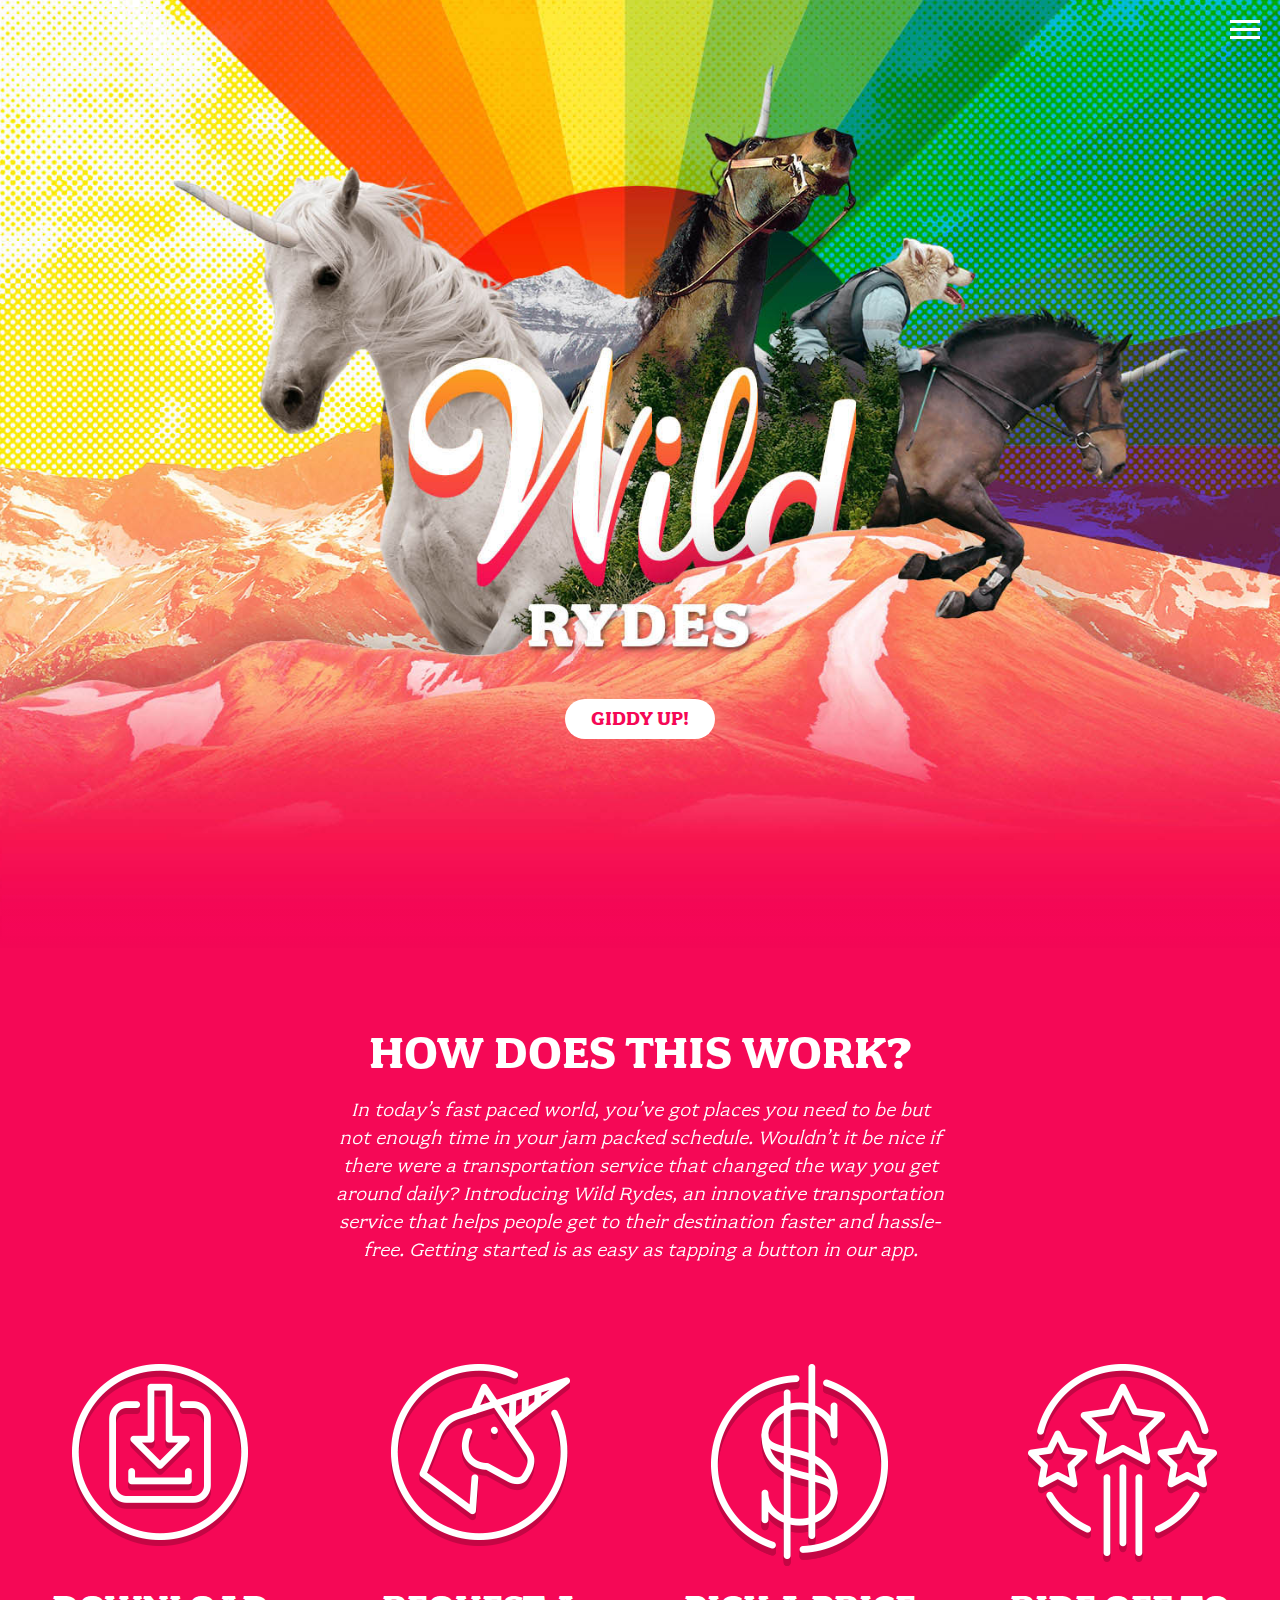
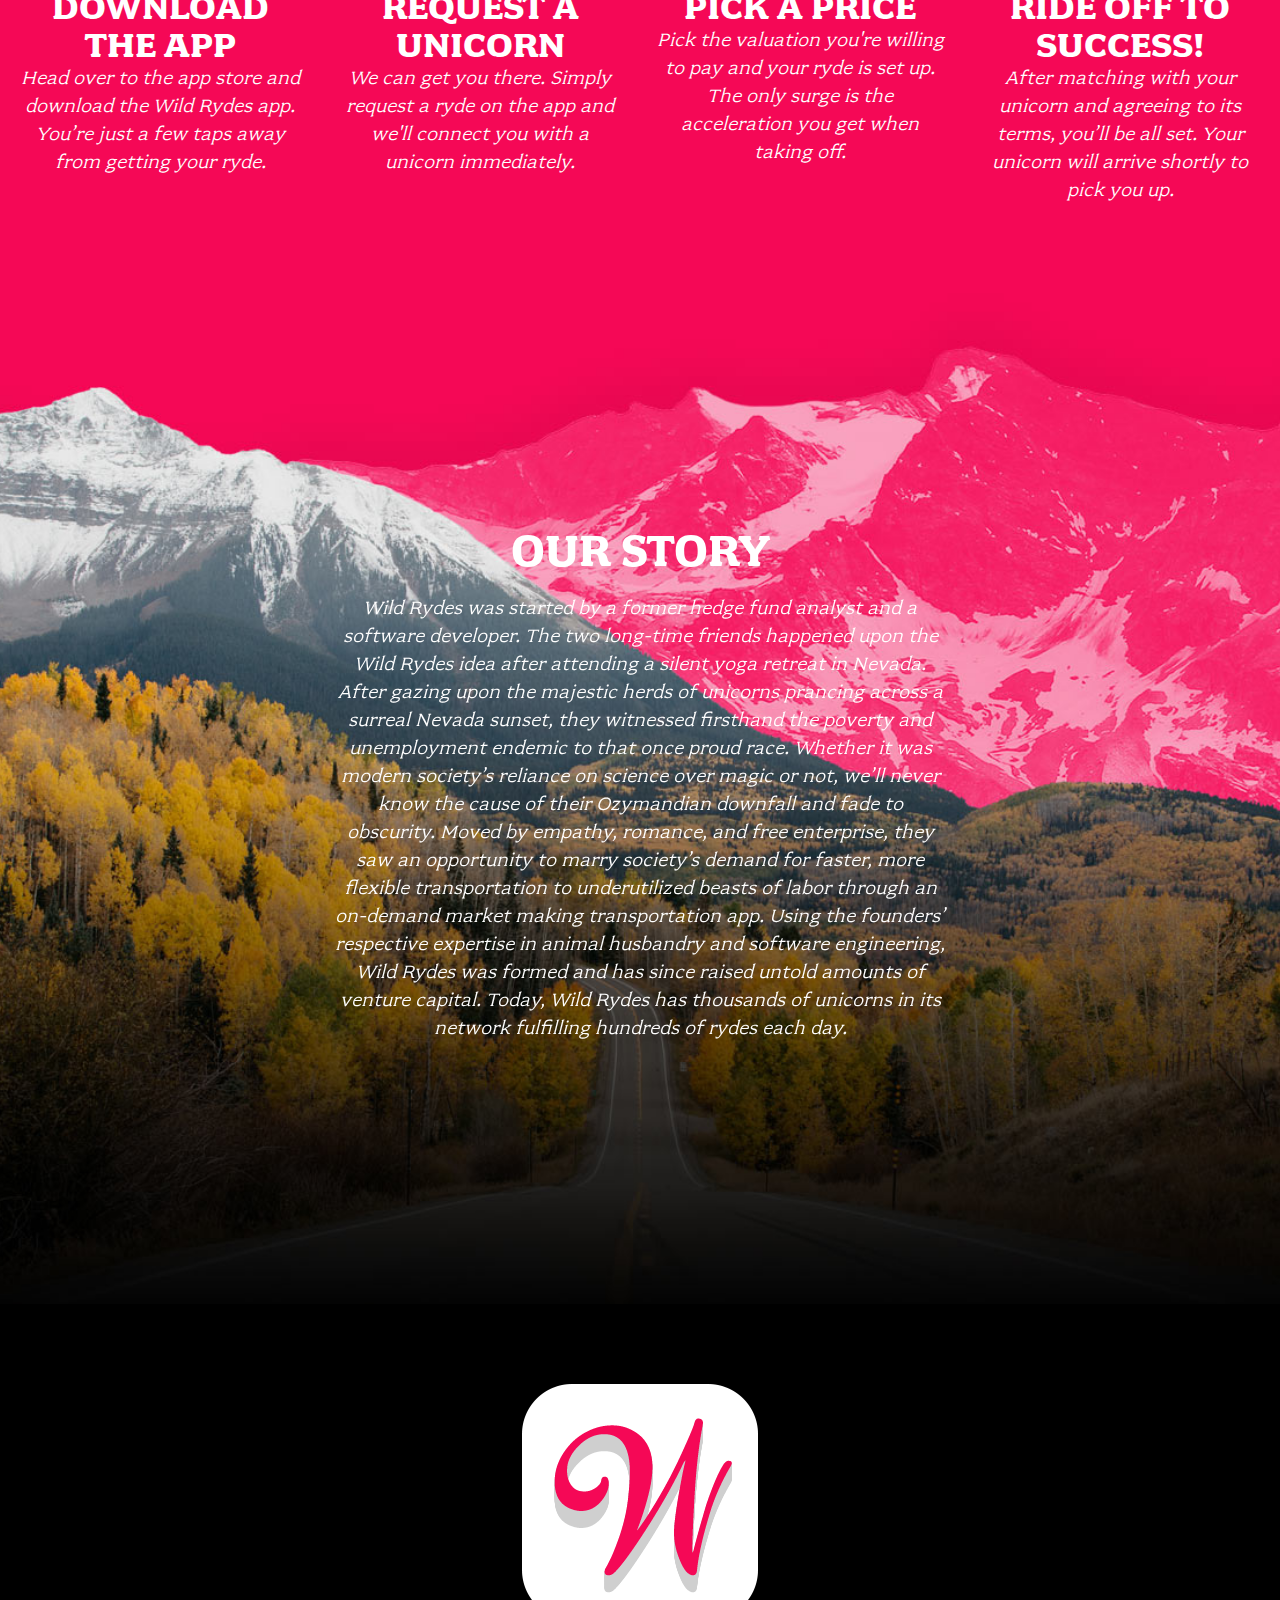
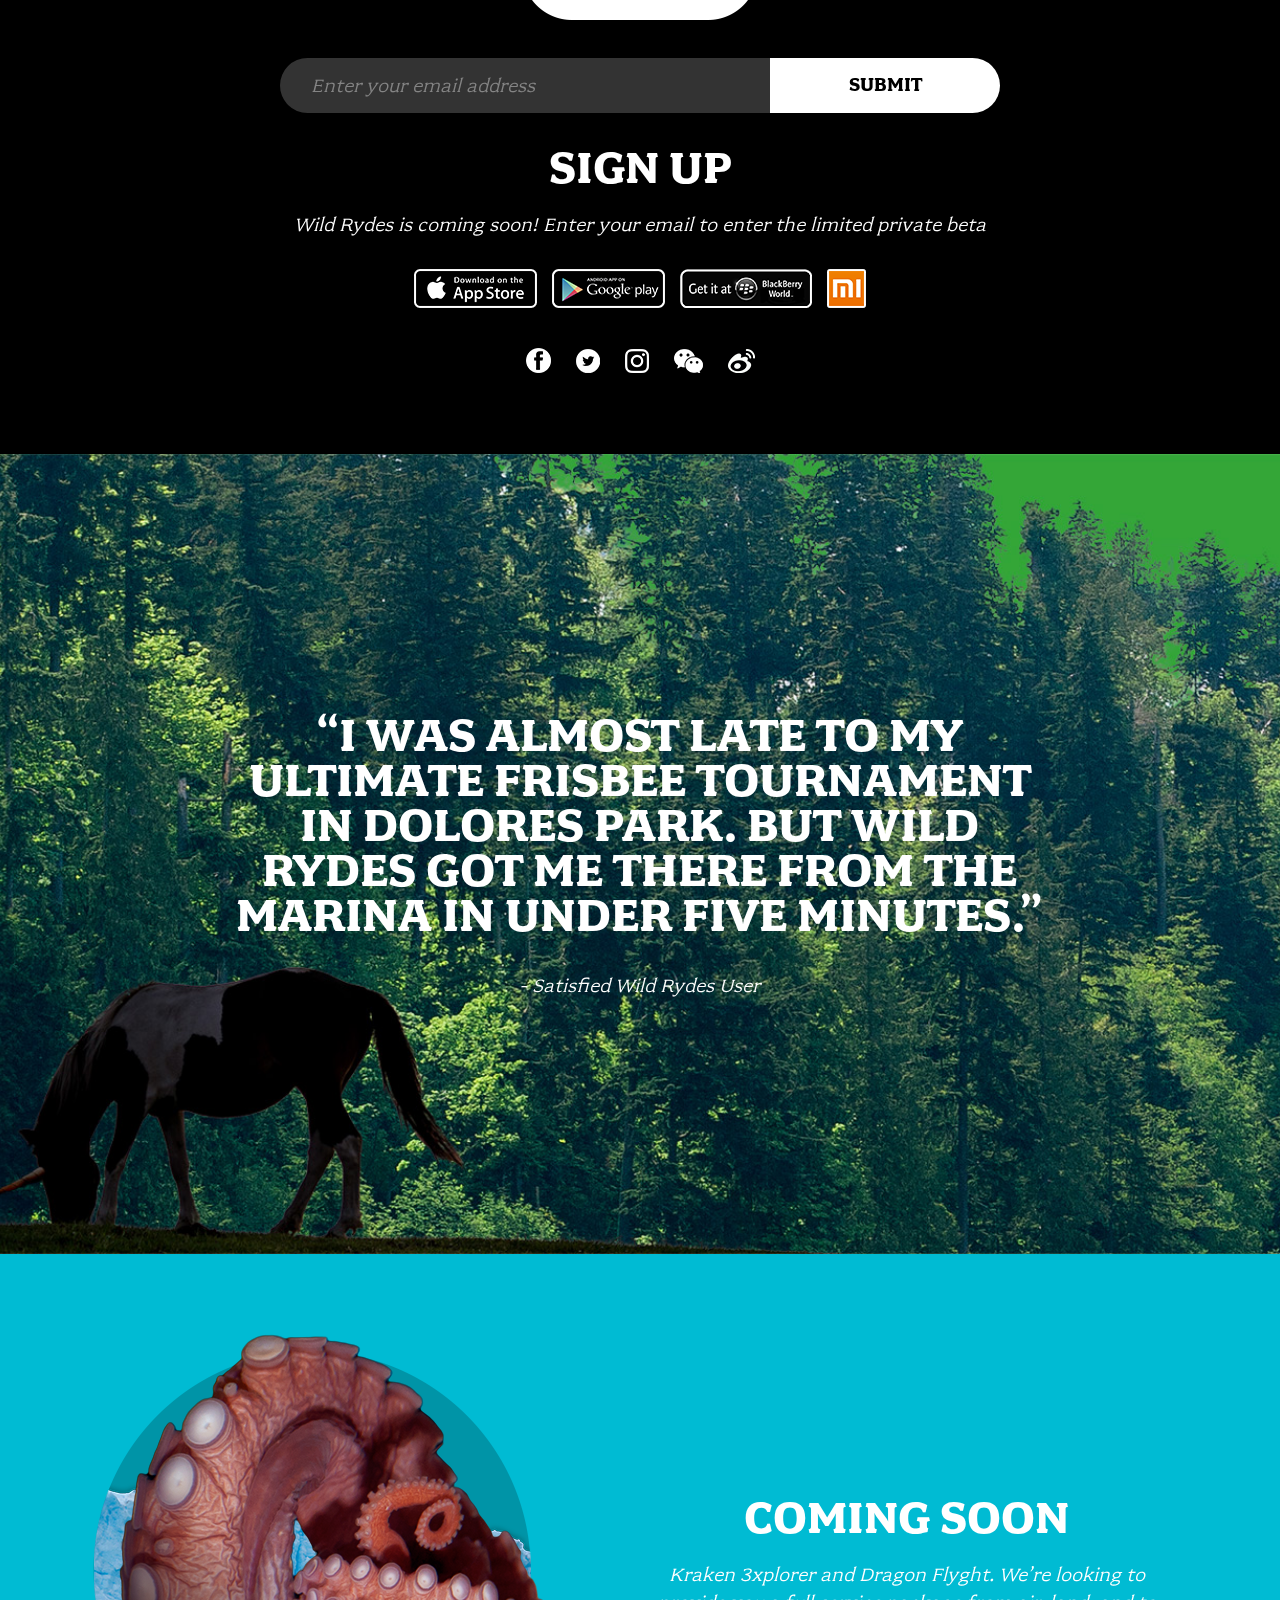
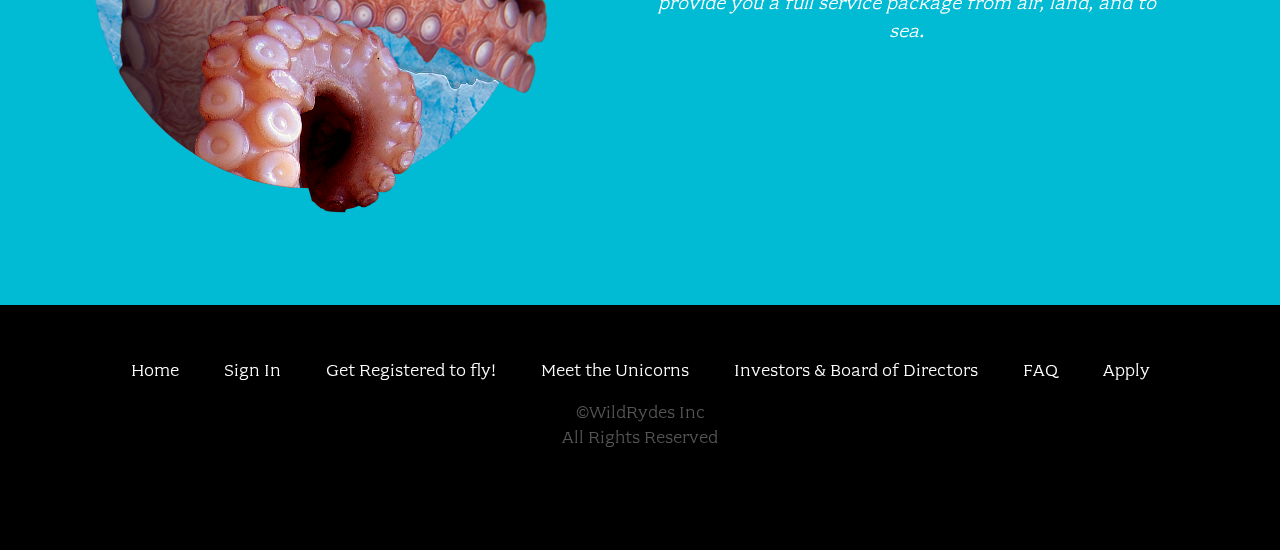
==== Unicorn-OG-main/index.html @ dfa3f0f8 "Add files via upload" ====
<!doctype html>
<html class="no-js" lang="">
<head>
  <meta charset="utf-8">
  <meta name="description" content="">
  <meta name="viewport" content="width=device-width, initial-scale=1">
  <title>Wild Rydes</title>

  <link rel="stylesheet" href="css/font.css">
  <link rel="stylesheet" href="css/main.css">

  <script src="js/vendor/modernizr.js"></script>
</head>
<body class="page-home">

  <header class="site-header">
    <h1 class="title">Wild Rydes</h1>
    <nav class="site-nav">
      <ul>
        <li><a href="index.html">Home</a></li>
        <li><a href="signin.html">Sign In</a></li>
        <li><a href="register.html">Get Registered to fly!</a></li>
        <li><a href="unicorns.html">Meet the Unicorns</a></li>
        <li><a href="investors.html">Investors &amp; Board of Directors</a></li>
        <li><a href="faq.html">FAQ</a></li>
        <li><a href="apply.html">Apply</a></li>
      </ul>
    </nav>
    <button type="button" class="btn-menu"><span>Menu</span></button>
    <a class="home-button" href="/register.html">Giddy Up!</a>
  </header>

  <section class="home-about">
    <div class="row column large-9 xlarge-6 xxlarge-4">
      <h2 class="section-title">How Does This Work?</h2>
      <p class="content">
        In today’s fast paced world, you’ve got places you need to be but not enough time in your jam packed schedule. Wouldn’t it be nice if there were a transportation service that changed the way you get around daily? Introducing Wild Rydes, an innovative transportation service that helps people get to their destination faster and hassle-free. Getting started is as easy as tapping a button in our app.
      </p>
    </div>

    <div class="row medium-up-2 large-up-4">
      <div class="column">
        <div class="home-about-block">
          <h3 class="title icon-download">Download The App</h3>
          <p class="content">Head over to the app store and download the Wild Rydes app. You’re just a few taps away from getting your ryde.</p>
        </div>
      </div>

      <div class="column">
        <div class="home-about-block">
          <h3 class="title icon-unicorn">Request A Unicorn</h3>
          <p class="content">We can get you there. Simply request a ryde on the app and we'll connect you with a unicorn immediately.</p>
        </div>
      </div>

      <div class="column">
        <div class="home-about-block">
          <h3 class="title icon-price">Pick A Price</h3>
          <p class="content">Pick the valuation you're willing to pay and your ryde is set up. The only surge is the acceleration you get when taking off.</p>
        </div>
      </div>

      <div class="column">
        <div class="home-about-block">
          <h3 class="title icon-success">Ride Off To Success!</h3>
          <p class="content">After matching with your unicorn and agreeing to its terms, you’ll be all set. Your unicorn will arrive shortly to pick you up.</p>
        </div>
      </div>
    </div>
  </section>

  <section class="home-story">
    <div class="row column large-9 xlarge-6 xxlarge-4">
      <h2 class="section-title">Our Story</h2>
      <p class="content">
        Wild Rydes was started by a former hedge fund analyst and a software developer. The two long-time friends happened upon the Wild Rydes idea after attending a silent yoga retreat in Nevada. After gazing upon the majestic herds of unicorns prancing across a surreal Nevada sunset, they witnessed firsthand the poverty and unemployment endemic to that once proud race. Whether it was modern society’s reliance on science over magic or not, we’ll never know the cause of their Ozymandian downfall and fade to obscurity. Moved by empathy, romance, and free enterprise, they saw an opportunity to marry society’s demand for faster, more flexible transportation to underutilized beasts of labor through an on-demand market making transportation app. Using the founders’ respective expertise in animal husbandry and software engineering, Wild Rydes was formed and has since raised untold amounts of venture capital. Today, Wild Rydes has thousands of unicorns in its network fulfilling hundreds of rydes each day.
      </p>
    </div>
  </section>

  <section class="home-sign-up">
    <div class="row column">
      <img class="icon-w" src="images/wr-home-W.png" alt="">

      <form onsubmit="javascript:void(0);">
        <input type="email" placeholder="Enter your email address">
        <button type="button">Submit</button>
      </form>

      <h2 class="section-title">Sign Up</h2>

      <p class="content">Wild Rydes is coming soon! Enter your email to enter the limited private beta</p>

      <div class="apps">
        <a class="app-icon" href=""><img src="images/wr-home-apple.png" alt=""></a>
        <a class="app-icon" href=""><img src="images/wr-home-google.png" alt=""></a>
        <a class="app-icon" href=""><img src="images/wr-home-blackberry.png" alt=""></a>
        <a class="app-icon" href=""><img src="images/wr-home-Xiaomi.png" alt=""></a>
      </div>

      <div class="social">
        <a class="icon-fb" href="">Facebook</a>
        <a class="icon-tw" href="">Twitter</a>
        <a class="icon-ig" href="">Instagram</a>
        <a class="icon-wc" href="">Wechat</a>
        <a class="icon-wb" href="">Weibo</a>
      </div>
    </div>
  </section>

  <section class="home-quote">
    <div class="row column medium-8 xxlarge-6">
      <div class="quote-wrap">
        <div class="quote">
          “I was almost late to my ultimate frisbee tournament in DOLORES park. BUt Wild Rydes Got me there from the marina in under five minutes.”
        </div>
        <div class="quoter">- Satisfied Wild Rydes User</div>
      </div>
    </div>
  </section>

  <section class="kraken-callout">
    <div class="row">
      <div class="columns medium-6 xxlarge-4 xxlarge-offset-2">
        <img src="images/wr-home-kraken.png" alt="">
      </div>

      <div class="columns medium-6 xlarge-5 xxlarge-4">
        <h4 class="title">Coming Soon</h4>
        <p class="content">
          Kraken 3xplorer and Dragon Flyght. We’re looking to provide you a full service package from air, land, and to sea.
        </p>
      </div>
    </div>
  </section>

  <footer class="site-footer">
    <div class="row column">
      <nav class="footer-nav">
        <ul>
          <li><a href="index.html">Home</a></li>
          <li><a href="signin.html">Sign In</a></li>
          <li><a href="register.html">Get Registered to fly!</a></li>
          <li><a href="unicorns.html">Meet the Unicorns</a></li>
          <li><a href="investors.html">Investors & Board of Directors</a></li>
          <li><a href="faq.html">FAQ</a></li>
          <li><a href="apply.html">Apply</a></li>
        </ul>
      </nav>
    </div>

    <div class="row column">
      <div class="footer-legal">
        &copy;WildRydes Inc<br>
        All Rights Reserved
      </div>
    </div>
  </footer>

  <script src="js/vendor.js"></script>

  <script src="js/main.js"></script>
</body>
</html>
---- Unicorn-OG-main/css/font.css ----
@font-face {
    font-family: "fairplex-wide";
    font-style: normal;
    font-weight: 400;
    src: url("../fonts/fairplex-wide-n4.woff") format("woff2");
}
@font-face {
    font-family: "fairplex-wide";
    font-style: normal;
    font-weight: 700;
    src: url("../fonts/fairplex-wide-n7.woff") format("woff2");
}
---- Unicorn-OG-main/css/main.css ----
/*! normalize.css v4.2.0 | MIT License | github.com/necolas/normalize.css */html{font-family:sans-serif;line-height:1.15;-ms-text-size-adjust:100%;-webkit-text-size-adjust:100%}body{margin:0}article,aside,footer,header,nav,section{display:block}h1{font-size:2em;margin:.67em 0}figcaption,figure,main{display:block}figure{margin:1em 40px}hr{box-sizing:content-box;height:0;overflow:visible}pre{font-family:monospace,monospace;font-size:1em}a{background-color:transparent;-webkit-text-decoration-skip:objects}a:active,a:hover{outline-width:0}abbr[title]{border-bottom:none;text-decoration:underline;text-decoration:underline dotted}b,strong{font-weight:inherit;font-weight:bolder}code,kbd,samp{font-family:monospace,monospace;font-size:1em}dfn{font-style:italic}mark{background-color:#ff0;color:#000}small{font-size:80%}sub,sup{font-size:75%;line-height:0;position:relative;vertical-align:baseline}sub{bottom:-.25em}sup{top:-.5em}audio,video{display:inline-block}audio:not([controls]){display:none;height:0}img{border-style:none}svg:not(:root){overflow:hidden}button,input,optgroup,select,textarea{font:inherit;margin:0}optgroup{font-weight:700}button,input{overflow:visible}button,select{text-transform:none}[type=reset],[type=submit],button,html [type=button]{-webkit-appearance:button;cursor:pointer}[type=button]::-moz-focus-inner,[type=reset]::-moz-focus-inner,[type=submit]::-moz-focus-inner,button::-moz-focus-inner{border-style:none;padding:0}[type=button]:-moz-focusring,[type=reset]:-moz-focusring,[type=submit]:-moz-focusring,button:-moz-focusring{outline:1px dotted ButtonText}fieldset{border:1px solid silver;margin:0 2px;padding:.35em .625em .75em}legend{box-sizing:border-box;color:inherit;display:table;max-width:100%;padding:0;white-space:normal}progress{display:inline-block;vertical-align:baseline}textarea{overflow:auto}[type=checkbox],[type=radio]{box-sizing:border-box;padding:0}[type=number]::-webkit-inner-spin-button,[type=number]::-webkit-outer-spin-button{height:auto}[type=search]{-webkit-appearance:textfield;outline-offset:-2px}[type=search]::-webkit-search-cancel-button,[type=search]::-webkit-search-decoration{-webkit-appearance:none}::-webkit-file-upload-button{-webkit-appearance:button;font:inherit}details,menu{display:block}summary{display:list-item}canvas{display:inline-block}[hidden],template{display:none}.row{max-width:96.875rem;margin-left:auto;margin-right:auto}.row:after,.row:before{content:' ';display:table}.row:after{clear:both}.row.collapse>.column,.row.collapse>.columns{padding-left:0;padding-right:0}.row .row{max-width:none;margin-left:-.625rem;margin-right:-.625rem}@media screen and (min-width:40em){.row .row{margin-left:-.9375rem;margin-right:-.9375rem}}.row .row.collapse{margin-left:0;margin-right:0}.row.expanded{max-width:none}.row.expanded .row{margin-left:auto;margin-right:auto}.column,.columns{width:100%;float:left;padding-left:.625rem;padding-right:.625rem}@media screen and (min-width:40em){.column,.columns{padding-left:.9375rem;padding-right:.9375rem}}.column:last-child:not(:first-child),.columns:last-child:not(:first-child){float:right}.column.end:last-child:last-child,.end.columns:last-child:last-child{float:left}.column.row.row,.row.row.columns{float:none}.row .column.row.row,.row .row.row.columns{padding-left:0;padding-right:0;margin-left:0;margin-right:0}.small-1{width:8.3333333333%}.small-push-1{position:relative;left:8.3333333333%}.small-pull-1{position:relative;left:-8.3333333333%}.small-offset-0{margin-left:0}.small-2{width:16.6666666667%}.small-push-2{position:relative;left:16.6666666667%}.small-pull-2{position:relative;left:-16.6666666667%}.small-offset-1{margin-left:8.3333333333%}.small-3{width:25%}.small-push-3{position:relative;left:25%}.small-pull-3{position:relative;left:-25%}.small-offset-2{margin-left:16.6666666667%}.small-4{width:33.3333333333%}.small-push-4{position:relative;left:33.3333333333%}.small-pull-4{position:relative;left:-33.3333333333%}.small-offset-3{margin-left:25%}.small-5{width:41.6666666667%}.small-push-5{position:relative;left:41.6666666667%}.small-pull-5{position:relative;left:-41.6666666667%}.small-offset-4{margin-left:33.3333333333%}.small-6{width:50%}.small-push-6{position:relative;left:50%}.small-pull-6{position:relative;left:-50%}.small-offset-5{margin-left:41.6666666667%}.small-7{width:58.3333333333%}.small-push-7{position:relative;left:58.3333333333%}.small-pull-7{position:relative;left:-58.3333333333%}.small-offset-6{margin-left:50%}.small-8{width:66.6666666667%}.small-push-8{position:relative;left:66.6666666667%}.small-pull-8{position:relative;left:-66.6666666667%}.small-offset-7{margin-left:58.3333333333%}.small-9{width:75%}.small-push-9{position:relative;left:75%}.small-pull-9{position:relative;left:-75%}.small-offset-8{margin-left:66.6666666667%}.small-10{width:83.3333333333%}.small-push-10{position:relative;left:83.3333333333%}.small-pull-10{position:relative;left:-83.3333333333%}.small-offset-9{margin-left:75%}.small-11{width:91.6666666667%}.small-push-11{position:relative;left:91.6666666667%}.small-pull-11{position:relative;left:-91.6666666667%}.small-offset-10{margin-left:83.3333333333%}.small-12{width:100%}.small-offset-11{margin-left:91.6666666667%}.small-up-1>.column,.small-up-1>.columns{width:100%;float:left}.small-up-1>.column:nth-of-type(1n),.small-up-1>.columns:nth-of-type(1n){clear:none}.small-up-1>.column:nth-of-type(1n+1),.small-up-1>.columns:nth-of-type(1n+1){clear:both}.small-up-1>.column:last-child,.small-up-1>.columns:last-child{float:left}.small-up-2>.column,.small-up-2>.columns{width:50%;float:left}.small-up-2>.column:nth-of-type(1n),.small-up-2>.columns:nth-of-type(1n){clear:none}.small-up-2>.column:nth-of-type(2n+1),.small-up-2>.columns:nth-of-type(2n+1){clear:both}.small-up-2>.column:last-child,.small-up-2>.columns:last-child{float:left}.small-up-3>.column,.small-up-3>.columns{width:33.3333333333%;float:left}.small-up-3>.column:nth-of-type(1n),.small-up-3>.columns:nth-of-type(1n){clear:none}.small-up-3>.column:nth-of-type(3n+1),.small-up-3>.columns:nth-of-type(3n+1){clear:both}.small-up-3>.column:last-child,.small-up-3>.columns:last-child{float:left}.small-up-4>.column,.small-up-4>.columns{width:25%;float:left}.small-up-4>.column:nth-of-type(1n),.small-up-4>.columns:nth-of-type(1n){clear:none}.small-up-4>.column:nth-of-type(4n+1),.small-up-4>.columns:nth-of-type(4n+1){clear:both}.small-up-4>.column:last-child,.small-up-4>.columns:last-child{float:left}.small-up-5>.column,.small-up-5>.columns{width:20%;float:left}.small-up-5>.column:nth-of-type(1n),.small-up-5>.columns:nth-of-type(1n){clear:none}.small-up-5>.column:nth-of-type(5n+1),.small-up-5>.columns:nth-of-type(5n+1){clear:both}.small-up-5>.column:last-child,.small-up-5>.columns:last-child{float:left}.small-up-6>.column,.small-up-6>.columns{width:16.6666666667%;float:left}.small-up-6>.column:nth-of-type(1n),.small-up-6>.columns:nth-of-type(1n){clear:none}.small-up-6>.column:nth-of-type(6n+1),.small-up-6>.columns:nth-of-type(6n+1){clear:both}.small-up-6>.column:last-child,.small-up-6>.columns:last-child{float:left}.small-up-7>.column,.small-up-7>.columns{width:14.2857142857%;float:left}.small-up-7>.column:nth-of-type(1n),.small-up-7>.columns:nth-of-type(1n){clear:none}.small-up-7>.column:nth-of-type(7n+1),.small-up-7>.columns:nth-of-type(7n+1){clear:both}.small-up-7>.column:last-child,.small-up-7>.columns:last-child{float:left}.small-up-8>.column,.small-up-8>.columns{width:12.5%;float:left}.small-up-8>.column:nth-of-type(1n),.small-up-8>.columns:nth-of-type(1n){clear:none}.small-up-8>.column:nth-of-type(8n+1),.small-up-8>.columns:nth-of-type(8n+1){clear:both}.small-up-8>.column:last-child,.small-up-8>.columns:last-child{float:left}.small-collapse>.column,.small-collapse>.columns{padding-left:0;padding-right:0}.expanded.row .small-collapse.row,.small-collapse .row{margin-left:0;margin-right:0}.small-uncollapse>.column,.small-uncollapse>.columns{padding-left:.625rem;padding-right:.625rem}.small-centered{float:none;margin-left:auto;margin-right:auto}.small-pull-0,.small-push-0,.small-uncentered{position:static;margin-left:0;margin-right:0;float:left}@media screen and (min-width:40em){.medium-1{width:8.3333333333%}.medium-push-1{position:relative;left:8.3333333333%}.medium-pull-1{position:relative;left:-8.3333333333%}.medium-offset-0{margin-left:0}.medium-2{width:16.6666666667%}.medium-push-2{position:relative;left:16.6666666667%}.medium-pull-2{position:relative;left:-16.6666666667%}.medium-offset-1{margin-left:8.3333333333%}.medium-3{width:25%}.medium-push-3{position:relative;left:25%}.medium-pull-3{position:relative;left:-25%}.medium-offset-2{margin-left:16.6666666667%}.medium-4{width:33.3333333333%}.medium-push-4{position:relative;left:33.3333333333%}.medium-pull-4{position:relative;left:-33.3333333333%}.medium-offset-3{margin-left:25%}.medium-5{width:41.6666666667%}.medium-push-5{position:relative;left:41.6666666667%}.medium-pull-5{position:relative;left:-41.6666666667%}.medium-offset-4{margin-left:33.3333333333%}.medium-6{width:50%}.medium-push-6{position:relative;left:50%}.medium-pull-6{position:relative;left:-50%}.medium-offset-5{margin-left:41.6666666667%}.medium-7{width:58.3333333333%}.medium-push-7{position:relative;left:58.3333333333%}.medium-pull-7{position:relative;left:-58.3333333333%}.medium-offset-6{margin-left:50%}.medium-8{width:66.6666666667%}.medium-push-8{position:relative;left:66.6666666667%}.medium-pull-8{position:relative;left:-66.6666666667%}.medium-offset-7{margin-left:58.3333333333%}.medium-9{width:75%}.medium-push-9{position:relative;left:75%}.medium-pull-9{position:relative;left:-75%}.medium-offset-8{margin-left:66.6666666667%}.medium-10{width:83.3333333333%}.medium-push-10{position:relative;left:83.3333333333%}.medium-pull-10{position:relative;left:-83.3333333333%}.medium-offset-9{margin-left:75%}.medium-11{width:91.6666666667%}.medium-push-11{position:relative;left:91.6666666667%}.medium-pull-11{position:relative;left:-91.6666666667%}.medium-offset-10{margin-left:83.3333333333%}.medium-12{width:100%}.medium-offset-11{margin-left:91.6666666667%}.medium-up-1>.column,.medium-up-1>.columns{width:100%;float:left}.medium-up-1>.column:nth-of-type(1n),.medium-up-1>.columns:nth-of-type(1n){clear:none}.medium-up-1>.column:nth-of-type(1n+1),.medium-up-1>.columns:nth-of-type(1n+1){clear:both}.medium-up-1>.column:last-child,.medium-up-1>.columns:last-child{float:left}.medium-up-2>.column,.medium-up-2>.columns{width:50%;float:left}.medium-up-2>.column:nth-of-type(1n),.medium-up-2>.columns:nth-of-type(1n){clear:none}.medium-up-2>.column:nth-of-type(2n+1),.medium-up-2>.columns:nth-of-type(2n+1){clear:both}.medium-up-2>.column:last-child,.medium-up-2>.columns:last-child{float:left}.medium-up-3>.column,.medium-up-3>.columns{width:33.3333333333%;float:left}.medium-up-3>.column:nth-of-type(1n),.medium-up-3>.columns:nth-of-type(1n){clear:none}.medium-up-3>.column:nth-of-type(3n+1),.medium-up-3>.columns:nth-of-type(3n+1){clear:both}.medium-up-3>.column:last-child,.medium-up-3>.columns:last-child{float:left}.medium-up-4>.column,.medium-up-4>.columns{width:25%;float:left}.medium-up-4>.column:nth-of-type(1n),.medium-up-4>.columns:nth-of-type(1n){clear:none}.medium-up-4>.column:nth-of-type(4n+1),.medium-up-4>.columns:nth-of-type(4n+1){clear:both}.medium-up-4>.column:last-child,.medium-up-4>.columns:last-child{float:left}.medium-up-5>.column,.medium-up-5>.columns{width:20%;float:left}.medium-up-5>.column:nth-of-type(1n),.medium-up-5>.columns:nth-of-type(1n){clear:none}.medium-up-5>.column:nth-of-type(5n+1),.medium-up-5>.columns:nth-of-type(5n+1){clear:both}.medium-up-5>.column:last-child,.medium-up-5>.columns:last-child{float:left}.medium-up-6>.column,.medium-up-6>.columns{width:16.6666666667%;float:left}.medium-up-6>.column:nth-of-type(1n),.medium-up-6>.columns:nth-of-type(1n){clear:none}.medium-up-6>.column:nth-of-type(6n+1),.medium-up-6>.columns:nth-of-type(6n+1){clear:both}.medium-up-6>.column:last-child,.medium-up-6>.columns:last-child{float:left}.medium-up-7>.column,.medium-up-7>.columns{width:14.2857142857%;float:left}.medium-up-7>.column:nth-of-type(1n),.medium-up-7>.columns:nth-of-type(1n){clear:none}.medium-up-7>.column:nth-of-type(7n+1),.medium-up-7>.columns:nth-of-type(7n+1){clear:both}.medium-up-7>.column:last-child,.medium-up-7>.columns:last-child{float:left}.medium-up-8>.column,.medium-up-8>.columns{width:12.5%;float:left}.medium-up-8>.column:nth-of-type(1n),.medium-up-8>.columns:nth-of-type(1n){clear:none}.medium-up-8>.column:nth-of-type(8n+1),.medium-up-8>.columns:nth-of-type(8n+1){clear:both}.medium-up-8>.column:last-child,.medium-up-8>.columns:last-child{float:left}.medium-collapse>.column,.medium-collapse>.columns{padding-left:0;padding-right:0}.expanded.row .medium-collapse.row,.medium-collapse .row{margin-left:0;margin-right:0}.medium-uncollapse>.column,.medium-uncollapse>.columns{padding-left:.9375rem;padding-right:.9375rem}.medium-centered{float:none;margin-left:auto;margin-right:auto}.medium-pull-0,.medium-push-0,.medium-uncentered{position:static;margin-left:0;margin-right:0;float:left}}@media screen and (min-width:64em){.large-1{width:8.3333333333%}.large-push-1{position:relative;left:8.3333333333%}.large-pull-1{position:relative;left:-8.3333333333%}.large-offset-0{margin-left:0}.large-2{width:16.6666666667%}.large-push-2{position:relative;left:16.6666666667%}.large-pull-2{position:relative;left:-16.6666666667%}.large-offset-1{margin-left:8.3333333333%}.large-3{width:25%}.large-push-3{position:relative;left:25%}.large-pull-3{position:relative;left:-25%}.large-offset-2{margin-left:16.6666666667%}.large-4{width:33.3333333333%}.large-push-4{position:relative;left:33.3333333333%}.large-pull-4{position:relative;left:-33.3333333333%}.large-offset-3{margin-left:25%}.large-5{width:41.6666666667%}.large-push-5{position:relative;left:41.6666666667%}.large-pull-5{position:relative;left:-41.6666666667%}.large-offset-4{margin-left:33.3333333333%}.large-6{width:50%}.large-push-6{position:relative;left:50%}.large-pull-6{position:relative;left:-50%}.large-offset-5{margin-left:41.6666666667%}.large-7{width:58.3333333333%}.large-push-7{position:relative;left:58.3333333333%}.large-pull-7{position:relative;left:-58.3333333333%}.large-offset-6{margin-left:50%}.large-8{width:66.6666666667%}.large-push-8{position:relative;left:66.6666666667%}.large-pull-8{position:relative;left:-66.6666666667%}.large-offset-7{margin-left:58.3333333333%}.large-9{width:75%}.large-push-9{position:relative;left:75%}.large-pull-9{position:relative;left:-75%}.large-offset-8{margin-left:66.6666666667%}.large-10{width:83.3333333333%}.large-push-10{position:relative;left:83.3333333333%}.large-pull-10{position:relative;left:-83.3333333333%}.large-offset-9{margin-left:75%}.large-11{width:91.6666666667%}.large-push-11{position:relative;left:91.6666666667%}.large-pull-11{position:relative;left:-91.6666666667%}.large-offset-10{margin-left:83.3333333333%}.large-12{width:100%}.large-offset-11{margin-left:91.6666666667%}.large-up-1>.column,.large-up-1>.columns{width:100%;float:left}.large-up-1>.column:nth-of-type(1n),.large-up-1>.columns:nth-of-type(1n){clear:none}.large-up-1>.column:nth-of-type(1n+1),.large-up-1>.columns:nth-of-type(1n+1){clear:both}.large-up-1>.column:last-child,.large-up-1>.columns:last-child{float:left}.large-up-2>.column,.large-up-2>.columns{width:50%;float:left}.large-up-2>.column:nth-of-type(1n),.large-up-2>.columns:nth-of-type(1n){clear:none}.large-up-2>.column:nth-of-type(2n+1),.large-up-2>.columns:nth-of-type(2n+1){clear:both}.large-up-2>.column:last-child,.large-up-2>.columns:last-child{float:left}.large-up-3>.column,.large-up-3>.columns{width:33.3333333333%;float:left}.large-up-3>.column:nth-of-type(1n),.large-up-3>.columns:nth-of-type(1n){clear:none}.large-up-3>.column:nth-of-type(3n+1),.large-up-3>.columns:nth-of-type(3n+1){clear:both}.large-up-3>.column:last-child,.large-up-3>.columns:last-child{float:left}.large-up-4>.column,.large-up-4>.columns{width:25%;float:left}.large-up-4>.column:nth-of-type(1n),.large-up-4>.columns:nth-of-type(1n){clear:none}.large-up-4>.column:nth-of-type(4n+1),.large-up-4>.columns:nth-of-type(4n+1){clear:both}.large-up-4>.column:last-child,.large-up-4>.columns:last-child{float:left}.large-up-5>.column,.large-up-5>.columns{width:20%;float:left}.large-up-5>.column:nth-of-type(1n),.large-up-5>.columns:nth-of-type(1n){clear:none}.large-up-5>.column:nth-of-type(5n+1),.large-up-5>.columns:nth-of-type(5n+1){clear:both}.large-up-5>.column:last-child,.large-up-5>.columns:last-child{float:left}.large-up-6>.column,.large-up-6>.columns{width:16.6666666667%;float:left}.large-up-6>.column:nth-of-type(1n),.large-up-6>.columns:nth-of-type(1n){clear:none}.large-up-6>.column:nth-of-type(6n+1),.large-up-6>.columns:nth-of-type(6n+1){clear:both}.large-up-6>.column:last-child,.large-up-6>.columns:last-child{float:left}.large-up-7>.column,.large-up-7>.columns{width:14.2857142857%;float:left}.large-up-7>.column:nth-of-type(1n),.large-up-7>.columns:nth-of-type(1n){clear:none}.large-up-7>.column:nth-of-type(7n+1),.large-up-7>.columns:nth-of-type(7n+1){clear:both}.large-up-7>.column:last-child,.large-up-7>.columns:last-child{float:left}.large-up-8>.column,.large-up-8>.columns{width:12.5%;float:left}.large-up-8>.column:nth-of-type(1n),.large-up-8>.columns:nth-of-type(1n){clear:none}.large-up-8>.column:nth-of-type(8n+1),.large-up-8>.columns:nth-of-type(8n+1){clear:both}.large-up-8>.column:last-child,.large-up-8>.columns:last-child{float:left}.large-collapse>.column,.large-collapse>.columns{padding-left:0;padding-right:0}.expanded.row .large-collapse.row,.large-collapse .row{margin-left:0;margin-right:0}.large-uncollapse>.column,.large-uncollapse>.columns{padding-left:.9375rem;padding-right:.9375rem}.large-centered{float:none;margin-left:auto;margin-right:auto}.large-pull-0,.large-push-0,.large-uncentered{position:static;margin-left:0;margin-right:0;float:left}}@media screen and (min-width:75em){.xlarge-1{width:8.3333333333%}.xlarge-push-1{position:relative;left:8.3333333333%}.xlarge-pull-1{position:relative;left:-8.3333333333%}.xlarge-offset-0{margin-left:0}.xlarge-2{width:16.6666666667%}.xlarge-push-2{position:relative;left:16.6666666667%}.xlarge-pull-2{position:relative;left:-16.6666666667%}.xlarge-offset-1{margin-left:8.3333333333%}.xlarge-3{width:25%}.xlarge-push-3{position:relative;left:25%}.xlarge-pull-3{position:relative;left:-25%}.xlarge-offset-2{margin-left:16.6666666667%}.xlarge-4{width:33.3333333333%}.xlarge-push-4{position:relative;left:33.3333333333%}.xlarge-pull-4{position:relative;left:-33.3333333333%}.xlarge-offset-3{margin-left:25%}.xlarge-5{width:41.6666666667%}.xlarge-push-5{position:relative;left:41.6666666667%}.xlarge-pull-5{position:relative;left:-41.6666666667%}.xlarge-offset-4{margin-left:33.3333333333%}.xlarge-6{width:50%}.xlarge-push-6{position:relative;left:50%}.xlarge-pull-6{position:relative;left:-50%}.xlarge-offset-5{margin-left:41.6666666667%}.xlarge-7{width:58.3333333333%}.xlarge-push-7{position:relative;left:58.3333333333%}.xlarge-pull-7{position:relative;left:-58.3333333333%}.xlarge-offset-6{margin-left:50%}.xlarge-8{width:66.6666666667%}.xlarge-push-8{position:relative;left:66.6666666667%}.xlarge-pull-8{position:relative;left:-66.6666666667%}.xlarge-offset-7{margin-left:58.3333333333%}.xlarge-9{width:75%}.xlarge-push-9{position:relative;left:75%}.xlarge-pull-9{position:relative;left:-75%}.xlarge-offset-8{margin-left:66.6666666667%}.xlarge-10{width:83.3333333333%}.xlarge-push-10{position:relative;left:83.3333333333%}.xlarge-pull-10{position:relative;left:-83.3333333333%}.xlarge-offset-9{margin-left:75%}.xlarge-11{width:91.6666666667%}.xlarge-push-11{position:relative;left:91.6666666667%}.xlarge-pull-11{position:relative;left:-91.6666666667%}.xlarge-offset-10{margin-left:83.3333333333%}.xlarge-12{width:100%}.xlarge-offset-11{margin-left:91.6666666667%}.xlarge-up-1>.column,.xlarge-up-1>.columns{width:100%;float:left}.xlarge-up-1>.column:nth-of-type(1n),.xlarge-up-1>.columns:nth-of-type(1n){clear:none}.xlarge-up-1>.column:nth-of-type(1n+1),.xlarge-up-1>.columns:nth-of-type(1n+1){clear:both}.xlarge-up-1>.column:last-child,.xlarge-up-1>.columns:last-child{float:left}.xlarge-up-2>.column,.xlarge-up-2>.columns{width:50%;float:left}.xlarge-up-2>.column:nth-of-type(1n),.xlarge-up-2>.columns:nth-of-type(1n){clear:none}.xlarge-up-2>.column:nth-of-type(2n+1),.xlarge-up-2>.columns:nth-of-type(2n+1){clear:both}.xlarge-up-2>.column:last-child,.xlarge-up-2>.columns:last-child{float:left}.xlarge-up-3>.column,.xlarge-up-3>.columns{width:33.3333333333%;float:left}.xlarge-up-3>.column:nth-of-type(1n),.xlarge-up-3>.columns:nth-of-type(1n){clear:none}.xlarge-up-3>.column:nth-of-type(3n+1),.xlarge-up-3>.columns:nth-of-type(3n+1){clear:both}.xlarge-up-3>.column:last-child,.xlarge-up-3>.columns:last-child{float:left}.xlarge-up-4>.column,.xlarge-up-4>.columns{width:25%;float:left}.xlarge-up-4>.column:nth-of-type(1n),.xlarge-up-4>.columns:nth-of-type(1n){clear:none}.xlarge-up-4>.column:nth-of-type(4n+1),.xlarge-up-4>.columns:nth-of-type(4n+1){clear:both}.xlarge-up-4>.column:last-child,.xlarge-up-4>.columns:last-child{float:left}.xlarge-up-5>.column,.xlarge-up-5>.columns{width:20%;float:left}.xlarge-up-5>.column:nth-of-type(1n),.xlarge-up-5>.columns:nth-of-type(1n){clear:none}.xlarge-up-5>.column:nth-of-type(5n+1),.xlarge-up-5>.columns:nth-of-type(5n+1){clear:both}.xlarge-up-5>.column:last-child,.xlarge-up-5>.columns:last-child{float:left}.xlarge-up-6>.column,.xlarge-up-6>.columns{width:16.6666666667%;float:left}.xlarge-up-6>.column:nth-of-type(1n),.xlarge-up-6>.columns:nth-of-type(1n){clear:none}.xlarge-up-6>.column:nth-of-type(6n+1),.xlarge-up-6>.columns:nth-of-type(6n+1){clear:both}.xlarge-up-6>.column:last-child,.xlarge-up-6>.columns:last-child{float:left}.xlarge-up-7>.column,.xlarge-up-7>.columns{width:14.2857142857%;float:left}.xlarge-up-7>.column:nth-of-type(1n),.xlarge-up-7>.columns:nth-of-type(1n){clear:none}.xlarge-up-7>.column:nth-of-type(7n+1),.xlarge-up-7>.columns:nth-of-type(7n+1){clear:both}.xlarge-up-7>.column:last-child,.xlarge-up-7>.columns:last-child{float:left}.xlarge-up-8>.column,.xlarge-up-8>.columns{width:12.5%;float:left}.xlarge-up-8>.column:nth-of-type(1n),.xlarge-up-8>.columns:nth-of-type(1n){clear:none}.xlarge-up-8>.column:nth-of-type(8n+1),.xlarge-up-8>.columns:nth-of-type(8n+1){clear:both}.xlarge-up-8>.column:last-child,.xlarge-up-8>.columns:last-child{float:left}.xlarge-collapse>.column,.xlarge-collapse>.columns{padding-left:0;padding-right:0}.expanded.row .xlarge-collapse.row,.xlarge-collapse .row{margin-left:0;margin-right:0}.xlarge-uncollapse>.column,.xlarge-uncollapse>.columns{padding-left:.9375rem;padding-right:.9375rem}.xlarge-centered{float:none;margin-left:auto;margin-right:auto}.xlarge-pull-0,.xlarge-push-0,.xlarge-uncentered{position:static;margin-left:0;margin-right:0;float:left}}@media screen and (min-width:90em){.xxlarge-1{width:8.3333333333%}.xxlarge-push-1{position:relative;left:8.3333333333%}.xxlarge-pull-1{position:relative;left:-8.3333333333%}.xxlarge-offset-0{margin-left:0}.xxlarge-2{width:16.6666666667%}.xxlarge-push-2{position:relative;left:16.6666666667%}.xxlarge-pull-2{position:relative;left:-16.6666666667%}.xxlarge-offset-1{margin-left:8.3333333333%}.xxlarge-3{width:25%}.xxlarge-push-3{position:relative;left:25%}.xxlarge-pull-3{position:relative;left:-25%}.xxlarge-offset-2{margin-left:16.6666666667%}.xxlarge-4{width:33.3333333333%}.xxlarge-push-4{position:relative;left:33.3333333333%}.xxlarge-pull-4{position:relative;left:-33.3333333333%}.xxlarge-offset-3{margin-left:25%}.xxlarge-5{width:41.6666666667%}.xxlarge-push-5{position:relative;left:41.6666666667%}.xxlarge-pull-5{position:relative;left:-41.6666666667%}.xxlarge-offset-4{margin-left:33.3333333333%}.xxlarge-6{width:50%}.xxlarge-push-6{position:relative;left:50%}.xxlarge-pull-6{position:relative;left:-50%}.xxlarge-offset-5{margin-left:41.6666666667%}.xxlarge-7{width:58.3333333333%}.xxlarge-push-7{position:relative;left:58.3333333333%}.xxlarge-pull-7{position:relative;left:-58.3333333333%}.xxlarge-offset-6{margin-left:50%}.xxlarge-8{width:66.6666666667%}.xxlarge-push-8{position:relative;left:66.6666666667%}.xxlarge-pull-8{position:relative;left:-66.6666666667%}.xxlarge-offset-7{margin-left:58.3333333333%}.xxlarge-9{width:75%}.xxlarge-push-9{position:relative;left:75%}.xxlarge-pull-9{position:relative;left:-75%}.xxlarge-offset-8{margin-left:66.6666666667%}.xxlarge-10{width:83.3333333333%}.xxlarge-push-10{position:relative;left:83.3333333333%}.xxlarge-pull-10{position:relative;left:-83.3333333333%}.xxlarge-offset-9{margin-left:75%}.xxlarge-11{width:91.6666666667%}.xxlarge-push-11{position:relative;left:91.6666666667%}.xxlarge-pull-11{position:relative;left:-91.6666666667%}.xxlarge-offset-10{margin-left:83.3333333333%}.xxlarge-12{width:100%}.xxlarge-offset-11{margin-left:91.6666666667%}.xxlarge-up-1>.column,.xxlarge-up-1>.columns{width:100%;float:left}.xxlarge-up-1>.column:nth-of-type(1n),.xxlarge-up-1>.columns:nth-of-type(1n){clear:none}.xxlarge-up-1>.column:nth-of-type(1n+1),.xxlarge-up-1>.columns:nth-of-type(1n+1){clear:both}.xxlarge-up-1>.column:last-child,.xxlarge-up-1>.columns:last-child{float:left}.xxlarge-up-2>.column,.xxlarge-up-2>.columns{width:50%;float:left}.xxlarge-up-2>.column:nth-of-type(1n),.xxlarge-up-2>.columns:nth-of-type(1n){clear:none}.xxlarge-up-2>.column:nth-of-type(2n+1),.xxlarge-up-2>.columns:nth-of-type(2n+1){clear:both}.xxlarge-up-2>.column:last-child,.xxlarge-up-2>.columns:last-child{float:left}.xxlarge-up-3>.column,.xxlarge-up-3>.columns{width:33.3333333333%;float:left}.xxlarge-up-3>.column:nth-of-type(1n),.xxlarge-up-3>.columns:nth-of-type(1n){clear:none}.xxlarge-up-3>.column:nth-of-type(3n+1),.xxlarge-up-3>.columns:nth-of-type(3n+1){clear:both}.xxlarge-up-3>.column:last-child,.xxlarge-up-3>.columns:last-child{float:left}.xxlarge-up-4>.column,.xxlarge-up-4>.columns{width:25%;float:left}.xxlarge-up-4>.column:nth-of-type(1n),.xxlarge-up-4>.columns:nth-of-type(1n){clear:none}.xxlarge-up-4>.column:nth-of-type(4n+1),.xxlarge-up-4>.columns:nth-of-type(4n+1){clear:both}.xxlarge-up-4>.column:last-child,.xxlarge-up-4>.columns:last-child{float:left}.xxlarge-up-5>.column,.xxlarge-up-5>.columns{width:20%;float:left}.xxlarge-up-5>.column:nth-of-type(1n),.xxlarge-up-5>.columns:nth-of-type(1n){clear:none}.xxlarge-up-5>.column:nth-of-type(5n+1),.xxlarge-up-5>.columns:nth-of-type(5n+1){clear:both}.xxlarge-up-5>.column:last-child,.xxlarge-up-5>.columns:last-child{float:left}.xxlarge-up-6>.column,.xxlarge-up-6>.columns{width:16.6666666667%;float:left}.xxlarge-up-6>.column:nth-of-type(1n),.xxlarge-up-6>.columns:nth-of-type(1n){clear:none}.xxlarge-up-6>.column:nth-of-type(6n+1),.xxlarge-up-6>.columns:nth-of-type(6n+1){clear:both}.xxlarge-up-6>.column:last-child,.xxlarge-up-6>.columns:last-child{float:left}.xxlarge-up-7>.column,.xxlarge-up-7>.columns{width:14.2857142857%;float:left}.xxlarge-up-7>.column:nth-of-type(1n),.xxlarge-up-7>.columns:nth-of-type(1n){clear:none}.xxlarge-up-7>.column:nth-of-type(7n+1),.xxlarge-up-7>.columns:nth-of-type(7n+1){clear:both}.xxlarge-up-7>.column:last-child,.xxlarge-up-7>.columns:last-child{float:left}.xxlarge-up-8>.column,.xxlarge-up-8>.columns{width:12.5%;float:left}.xxlarge-up-8>.column:nth-of-type(1n),.xxlarge-up-8>.columns:nth-of-type(1n){clear:none}.xxlarge-up-8>.column:nth-of-type(8n+1),.xxlarge-up-8>.columns:nth-of-type(8n+1){clear:both}.xxlarge-up-8>.column:last-child,.xxlarge-up-8>.columns:last-child{float:left}.xxlarge-collapse>.column,.xxlarge-collapse>.columns{padding-left:0;padding-right:0}.expanded.row .xxlarge-collapse.row,.xxlarge-collapse .row{margin-left:0;margin-right:0}.xxlarge-uncollapse>.column,.xxlarge-uncollapse>.columns{padding-left:.9375rem;padding-right:.9375rem}.xxlarge-centered{float:none;margin-left:auto;margin-right:auto}.xxlarge-pull-0,.xxlarge-push-0,.xxlarge-uncentered{position:static;margin-left:0;margin-right:0;float:left}}.footer-nav ul,.site-nav ul{margin:0;padding:0;list-style:none}*,:after,:before{box-sizing:border-box}html{line-height:1.4}html.menu-opened{overflow:hidden}body{font-family:fairplex-wide,serif;font-size:125%;-webkit-font-smoothing:antialiased;-moz-osx-font-smoothing:grayscale}h1,h2,h3,h4,h5{line-height:1;margin:0 0 .9375rem;text-transform:uppercase;font-size:1.5rem}@media screen and (min-width:40em){h1,h2,h3,h4,h5{font-size:2.25rem}}@media screen and (min-width:64em){h1,h2,h3,h4,h5{font-size:3rem}}::-webkit-input-placeholder{color:hsla(0,0%,100%,.4);font-style:italic}::-moz-placeholder{color:hsla(0,0%,100%,.4);font-style:italic}:-ms-input-placeholder{color:hsla(0,0%,100%,.4);font-style:italic}a{color:#f50856;text-decoration:none}img{max-width:100%}.content{font-style:italic}.site-nav{background:url(../images/star-pattern.png) 50% hsla(0,0%,100%,.2);-webkit-box-align:center;-ms-flex-align:center;align-items:center;display:-webkit-box;display:-ms-flexbox;display:flex;-webkit-box-pack:center;-ms-flex-pack:center;justify-content:center;text-align:center;position:fixed;top:0;left:0;opacity:0;height:100vh;width:100%;z-index:-1;-webkit-transition:all .2s ease-in-out;transition:all .2s ease-in-out}.menu-opened .site-nav{opacity:1;z-index:100}.site-nav li{margin:.9375rem 0}.site-nav a{color:#000;font-weight:700}.site-nav a:hover{color:#f50856}@media screen and (min-width:40em){.site-nav a{font-size:2.5rem}}@media screen and (min-width:64em){.site-nav a{font-size:3.125rem}}.btn-menu{background:none;width:30px;height:19px;-webkit-appearance:none;-moz-appearance:none;appearance:none;border:none;cursor:pointer;outline:none;position:absolute;padding:0;right:1.25rem;top:1.25rem;z-index:200;text-indent:-999em}.btn-menu span,.btn-menu span:after,.btn-menu span:before{cursor:pointer;width:30px;height:3px}.btn-menu span{display:block;position:relative;background:#fff;-webkit-transition:all 0ms .3s;transition:all 0ms .3s}.btn-menu span:before{bottom:8px;-webkit-transition:bottom .3s cubic-bezier(.23,1,.32,1) .3s,-webkit-transform .3s cubic-bezier(.23,1,.32,1);transition:bottom .3s cubic-bezier(.23,1,.32,1) .3s,-webkit-transform .3s cubic-bezier(.23,1,.32,1);transition:bottom .3s cubic-bezier(.23,1,.32,1) .3s,transform .3s cubic-bezier(.23,1,.32,1);transition:bottom .3s cubic-bezier(.23,1,.32,1) .3s,transform .3s cubic-bezier(.23,1,.32,1),-webkit-transform .3s cubic-bezier(.23,1,.32,1)}.btn-menu span:after,.btn-menu span:before{content:"";position:absolute;left:0;background:#fff}.btn-menu span:after{top:8px;-webkit-transition:top .3s cubic-bezier(.23,1,.32,1) .3s,-webkit-transform .3s cubic-bezier(.23,1,.32,1);transition:top .3s cubic-bezier(.23,1,.32,1) .3s,-webkit-transform .3s cubic-bezier(.23,1,.32,1);transition:top .3s cubic-bezier(.23,1,.32,1) .3s,transform .3s cubic-bezier(.23,1,.32,1);transition:top .3s cubic-bezier(.23,1,.32,1) .3s,transform .3s cubic-bezier(.23,1,.32,1),-webkit-transform .3s cubic-bezier(.23,1,.32,1)}.menu-opened .btn-menu span{background:hsla(0,0%,100%,0)}.menu-opened .btn-menu span:after{background:#000;top:0;-webkit-transform:rotate(45deg);transform:rotate(45deg);-webkit-transition:top .3s cubic-bezier(.23,1,.32,1),-webkit-transform .3s cubic-bezier(.23,1,.32,1) .3s;transition:top .3s cubic-bezier(.23,1,.32,1),-webkit-transform .3s cubic-bezier(.23,1,.32,1) .3s;transition:top .3s cubic-bezier(.23,1,.32,1),transform .3s cubic-bezier(.23,1,.32,1) .3s;transition:top .3s cubic-bezier(.23,1,.32,1),transform .3s cubic-bezier(.23,1,.32,1) .3s,-webkit-transform .3s cubic-bezier(.23,1,.32,1) .3s}.menu-opened .btn-menu span:before{background:#000;bottom:0;-webkit-transform:rotate(-45deg);transform:rotate(-45deg);-webkit-transition:bottom .3s cubic-bezier(.23,1,.32,1),-webkit-transform .3s cubic-bezier(.23,1,.32,1) .3s;transition:bottom .3s cubic-bezier(.23,1,.32,1),-webkit-transform .3s cubic-bezier(.23,1,.32,1) .3s;transition:bottom .3s cubic-bezier(.23,1,.32,1),transform .3s cubic-bezier(.23,1,.32,1) .3s;transition:bottom .3s cubic-bezier(.23,1,.32,1),transform .3s cubic-bezier(.23,1,.32,1) .3s,-webkit-transform .3s cubic-bezier(.23,1,.32,1) .3s}.site-logo{display:block;background:url(../images/wr-logo-white.png) no-repeat;height:3.5rem;width:15.1875rem;text-indent:-999em;margin:0 auto 2.5rem}.site-logo.dark{background:url(../images/wr-logo-black.png) no-repeat}@media screen and (min-width:64em){.site-logo{margin-bottom:6.25rem}}.site-footer{background:#000;padding:2.5rem 0;text-align:center}@media screen and (min-width:40em){.site-footer{padding:3.125rem 0 6.25rem}}.footer-nav{margin-bottom:.9375rem}.footer-nav ul{line-height:1.5}@media screen and (min-width:40em){.footer-nav li{display:inline-block;margin:0 .625rem}}@media screen and (min-width:64em){.footer-nav li{margin:0 1.25rem}}.footer-nav a{color:#fff;font-size:1.125rem}.footer-nav a:hover{color:#f50856}.footer-legal{color:#555;font-size:1.125rem}.page-home .site-header{position:relative}.page-home .site-header .title{background:url(../images/wr-home-top.jpg) no-repeat top;background-size:cover;padding-bottom:70.2753441802%;margin:0;text-indent:-999em;position:relative}@media screen and (min-width:75em){.page-home .site-header .title:after{background:-webkit-linear-gradient(top,transparent,rgba(243,8,85,.85) 99%,rgba(245,8,86,.85));background:linear-gradient(180deg,transparent 0,rgba(243,8,85,.85) 99%,rgba(245,8,86,.85));content:'';height:3.75rem;width:100%;position:absolute;left:0;bottom:0}}.page-home .home-button{-webkit-appearance:none;-moz-appearance:none;appearance:none;background:#fff;border:1px solid transparent;border-radius:1.25rem;color:#f50856;font-size:1.25rem;text-transform:uppercase;padding:.3125rem 1.5625rem;position:absolute;left:50%;bottom:5%;-webkit-transform:translateX(-50%);transform:translateX(-50%);font-weight:700}@media screen and (min-width:40em){.page-home .home-button{bottom:22%}}.home-about{background:#f50856;color:#fff;padding:5rem 0;text-align:center}.home-about-block{margin:2.5rem 0}@media screen and (min-width:64em){.home-about-block{margin:5rem 0 0}}@media screen and (min-width:90em){.home-about-block{max-width:15rem;margin-left:auto;margin-right:auto}}.home-about-block .title{margin:0}.home-about-block .title:before{content:'';display:block;margin:0 auto 1.25rem;height:12.75rem}@media screen and (min-width:64em){.home-about-block .title{font-size:2.375rem}}.home-about-block .content{margin:0}.home-about-block .icon-download:before{background:url(../images/wr-home-block-1.png) no-repeat;width:11rem}.home-about-block .icon-unicorn:before{background:url(../images/wr-home-block-2.png) no-repeat;width:14.75rem}.home-about-block .icon-price:before{background:url(../images/wr-home-block-3.png) no-repeat;width:13.75rem}.home-about-block .icon-success:before{background:url(../images/wr-home-block-4.png) no-repeat;width:14.75rem}.home-story{background:url(../images/wr-home-about.jpg) no-repeat bottom;background-size:cover;color:#fff;text-align:center;padding:5rem 0}@media screen and (min-width:64em){.home-story{height:54.6875rem;display:-webkit-box;display:-ms-flexbox;display:flex;-webkit-box-align:center;-ms-flex-align:center;align-items:center}}@media screen and (min-width:75em){.home-story{height:63.75rem}}.home-sign-up{background:#000;color:#fff;text-align:center;padding:5rem 0}.home-sign-up .icon-w{max-width:50%}@media screen and (min-width:64em){.home-sign-up .icon-w{max-width:100%}}.home-sign-up form{max-width:45rem;margin:1.875rem auto;overflow:hidden}.home-sign-up form input{background:#333;border:1px solid transparent;color:#fff;padding:.3125rem;outline:none;width:100%}@media screen and (min-width:40em){.home-sign-up form input{border-top-left-radius:40px;border-bottom-left-radius:40px;float:left;height:3.4375rem;padding:.3125rem 1.875rem;width:calc(100% - 230px)}}.home-sign-up form button{background:#fff;border:1px solid transparent;color:#000;font-weight:700;text-transform:uppercase;outline:none;width:100%}@media screen and (min-width:40em){.home-sign-up form button{border-top-right-radius:40px;border-bottom-right-radius:40px;float:left;height:3.4375rem;width:14.375rem}}.home-sign-up .apps{margin:1.875rem 0}@media screen and (min-width:40em){.home-sign-up .apps a{margin:0 .3125rem}}.home-sign-up .social a{display:inline-block;text-indent:-999em;height:1.5rem;width:1.5rem;margin:0 .625rem;vertical-align:middle}.home-sign-up .social .icon-fb{background:url(../images/wr-home-facebook.png) no-repeat;height:1.5625rem;width:1.5625rem}.home-sign-up .social .icon-tw{background:url(../images/wr-home-twitter.png) no-repeat}.home-sign-up .social .icon-ig{background:url(../images/wr-home-instagram.png) no-repeat}.home-sign-up .social .icon-wc{background:url(../images/wr-home-wechat.png) no-repeat;width:1.8125rem}.home-sign-up .social .icon-wb{background:url(../images/wr-home-weibo.png) no-repeat;width:1.6875rem}.home-quote{background:url(../images/wr-home-quote.jpg) no-repeat bottom;background-size:cover;color:#fff;text-align:center;padding:5rem 0;line-height:.9}@media screen and (min-width:40em){.home-quote{display:-webkit-box;display:-ms-flexbox;display:flex;-webkit-box-align:center;-ms-flex-align:center;align-items:center}}@media screen and (min-width:64em){.home-quote{height:37.5rem}}@media screen and (min-width:75em){.home-quote{height:50rem}}.home-quote .quote{text-transform:uppercase;font-weight:900;margin-bottom:2.5rem}@media screen and (min-width:40em){.home-quote .quote{font-size:1.875rem}}@media screen and (min-width:64em){.home-quote .quote{font-size:3.125rem}}.home-quote .quoter{font-style:italic}.kraken-callout{background:#00bbd3;color:#fff;text-align:center;padding:5rem 0}@media screen and (min-width:40em){.kraken-callout .row{display:-webkit-box;display:-ms-flexbox;display:flex;-webkit-box-align:center;-ms-flex-align:center;align-items:center}}.kraken-callout img{max-width:80%;margin-bottom:1.25rem}@media screen and (min-width:40em){.kraken-callout img{max-width:100%;margin:0}}.page-unicorns .site-header{background:url(../images/wr-unicorn-header.png) no-repeat top;background-size:cover;text-align:center;padding:1.875rem 0}@media screen and (min-width:64em){.page-unicorns .site-header{min-height:31.25rem}}@media screen and (min-width:90em){.page-unicorns .site-header{min-height:40.625rem}}.unicorns-list{margin-top:2.5rem;text-align:center}@media screen and (min-width:64em){.unicorns-list{margin-bottom:3.75rem}}.unicorns-list img{margin-bottom:1.25rem}.unicorns-list .title{margin:0}.unicorns-list .subtitle{font-style:italic}.unicorns-list .subtitle:after{content:'-';display:block}.unicorns-list .content{margin-top:0}.unicorns-list .unicorn{overflow:hidden;margin-bottom:1.875rem}@media screen and (min-width:40em){.unicorns-list .unicorn{display:-webkit-box;display:-ms-flexbox;display:flex;-webkit-box-align:center;-ms-flex-align:center;align-items:center}}.unicorns-list .jimmy .subtitle,.unicorns-list .jimmy .title{color:#f50856}.unicorns-list .henry .subtitle,.unicorns-list .henry .title{color:#00bbd3}.unicorns-list .veronica .subtitle,.unicorns-list .veronica .title{color:#ffc400}.page-investors .top-section{background:url(../images/wr-investors-header.png) no-repeat bottom;background-size:cover;text-align:center;padding:1.875rem 0}@media screen and (min-width:64em){.page-investors .top-section{padding-bottom:3.75rem}}.investors-list{color:#fff;text-align:center}@media screen and (min-width:64em){.investors-list{margin-top:3.75rem}}.investors-list .investor{margin:0 auto 2.5rem;max-width:25rem}@media screen and (min-width:64em){.investors-list .investor{max-width:100%}}.investors-list .title{-webkit-hyphens:auto;-ms-hyphens:auto;hyphens:auto;margin:0}.investors-list .title:before{content:'';display:block;margin:0 auto 1.25rem;height:10.875rem}@media screen and (min-width:40em){.investors-list .title{font-size:1.875rem}}.investors-list .title.pcp:before{background:url(../images/wr-investors-pcp.png) no-repeat 50%;width:8.8125rem}.investors-list .title.awesome:before{background:url(../images/wr-investors-awesome.png) no-repeat 50%;width:7.75rem}.investors-list .title.barn:before{background:url(../images/wr-investors-thebarn.png) no-repeat 50%;width:7.4375rem}.investors-list .subtitle{font-style:italic}.board-directors{background:#000;color:#fff;text-align:center}@media screen and (min-width:64em){.board-directors{padding:1.875rem 0}}.board-directors .block{display:-webkit-box;display:-ms-flexbox;display:flex;-webkit-box-align:center;-ms-flex-align:center;align-items:center;-webkit-box-pack:center;-ms-flex-pack:center;justify-content:center;-webkit-box-orient:vertical;-webkit-box-direction:normal;-ms-flex-direction:column;flex-direction:column;padding:1.25rem;min-height:15.625rem;margin-bottom:.9375rem;background-position:50%;background-repeat:no-repeat;background-size:cover}@media screen and (min-width:64em){.board-directors .block{margin-bottom:1.875rem;min-height:24.375rem}}.board-directors .block:not(.intro){color:#000}.board-directors .block:not(.intro) .title{margin:0 0 .625rem}@media screen and (min-width:40em){.board-directors .block:not(.intro) .title{font-size:1.875rem}}.board-directors .block.one{background-image:url(../images/wr-investors-1.png)}.board-directors .block.two{background-image:url(../images/wr-investors-2.png)}.board-directors .block.three{background-image:url(../images/wr-investors-3.png)}.board-directors .block.four{background-image:url(../images/wr-investors-4.png)}.board-directors .block.five{background-image:url(../images/wr-investors-5.png)}.board-directors .content{margin:0;line-height:1.1}.page-faq .site-header{background:url(../images/wr-faq-header.jpg) no-repeat top;background-size:cover;color:#fff;text-align:center;padding:1.875rem 0}@media screen and (min-width:64em){.page-faq .site-header{min-height:30rem}}@media screen and (min-width:75em){.page-faq .site-header{min-height:34.375rem}}.faq-list{padding:2.5rem 0}@media screen and (min-width:40em){.faq-list{padding:3.75rem 0}}@media screen and (min-width:64em){.faq-list{font-size:1.5rem;padding:5rem 0}}.faq-list dl{margin:0}.faq-list dt{font-weight:700}.faq-list dd{margin:0 0 1.875rem}.page-apply .site-header{background:url(../images/wr-apply-header.png) no-repeat bottom;background-size:cover;color:#fff;text-align:center;padding:1.875rem 0}@media screen and (min-width:64em){.page-apply .site-header{min-height:30rem}}@media screen and (min-width:75em){.page-apply .site-header{min-height:34.375rem}}.page-apply .content{font-style:normal;font-weight:700;padding:2.5rem 0}@media screen and (min-width:64em){.page-apply .content{font-size:1.5rem}}
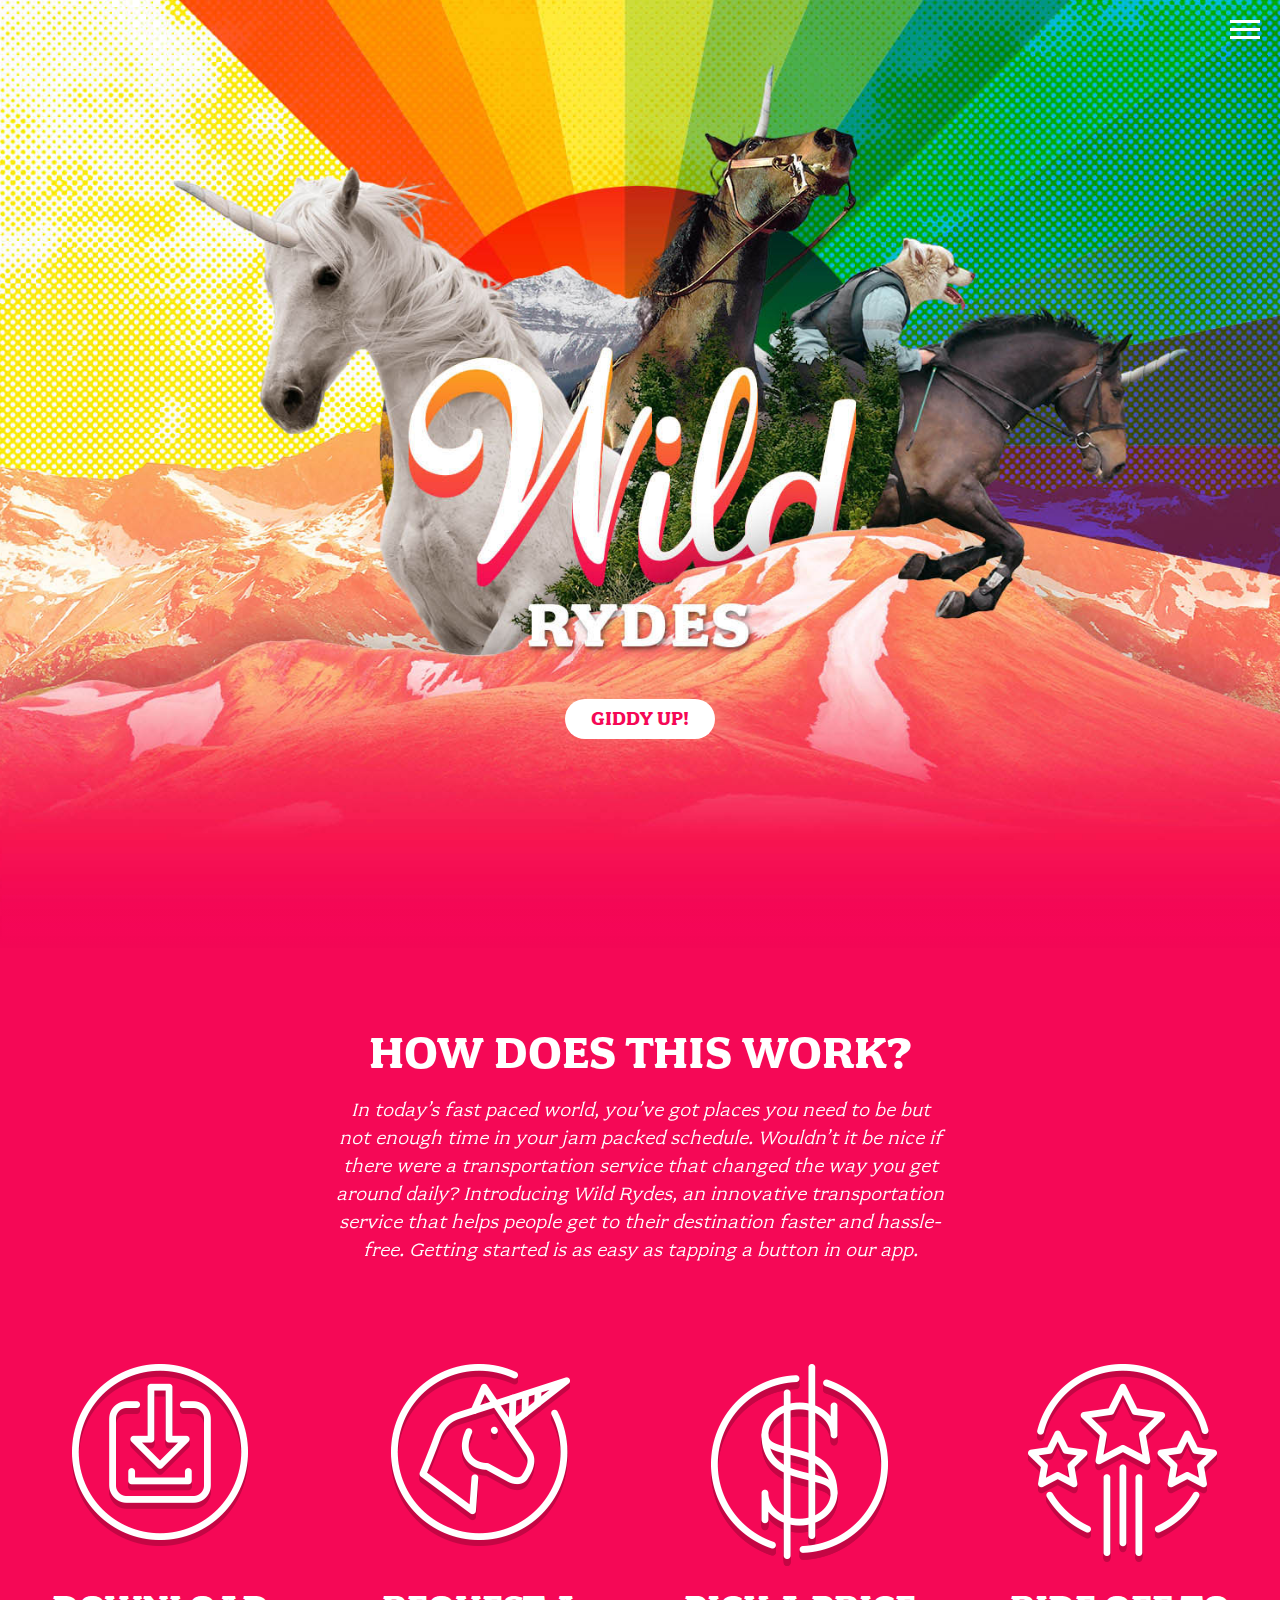
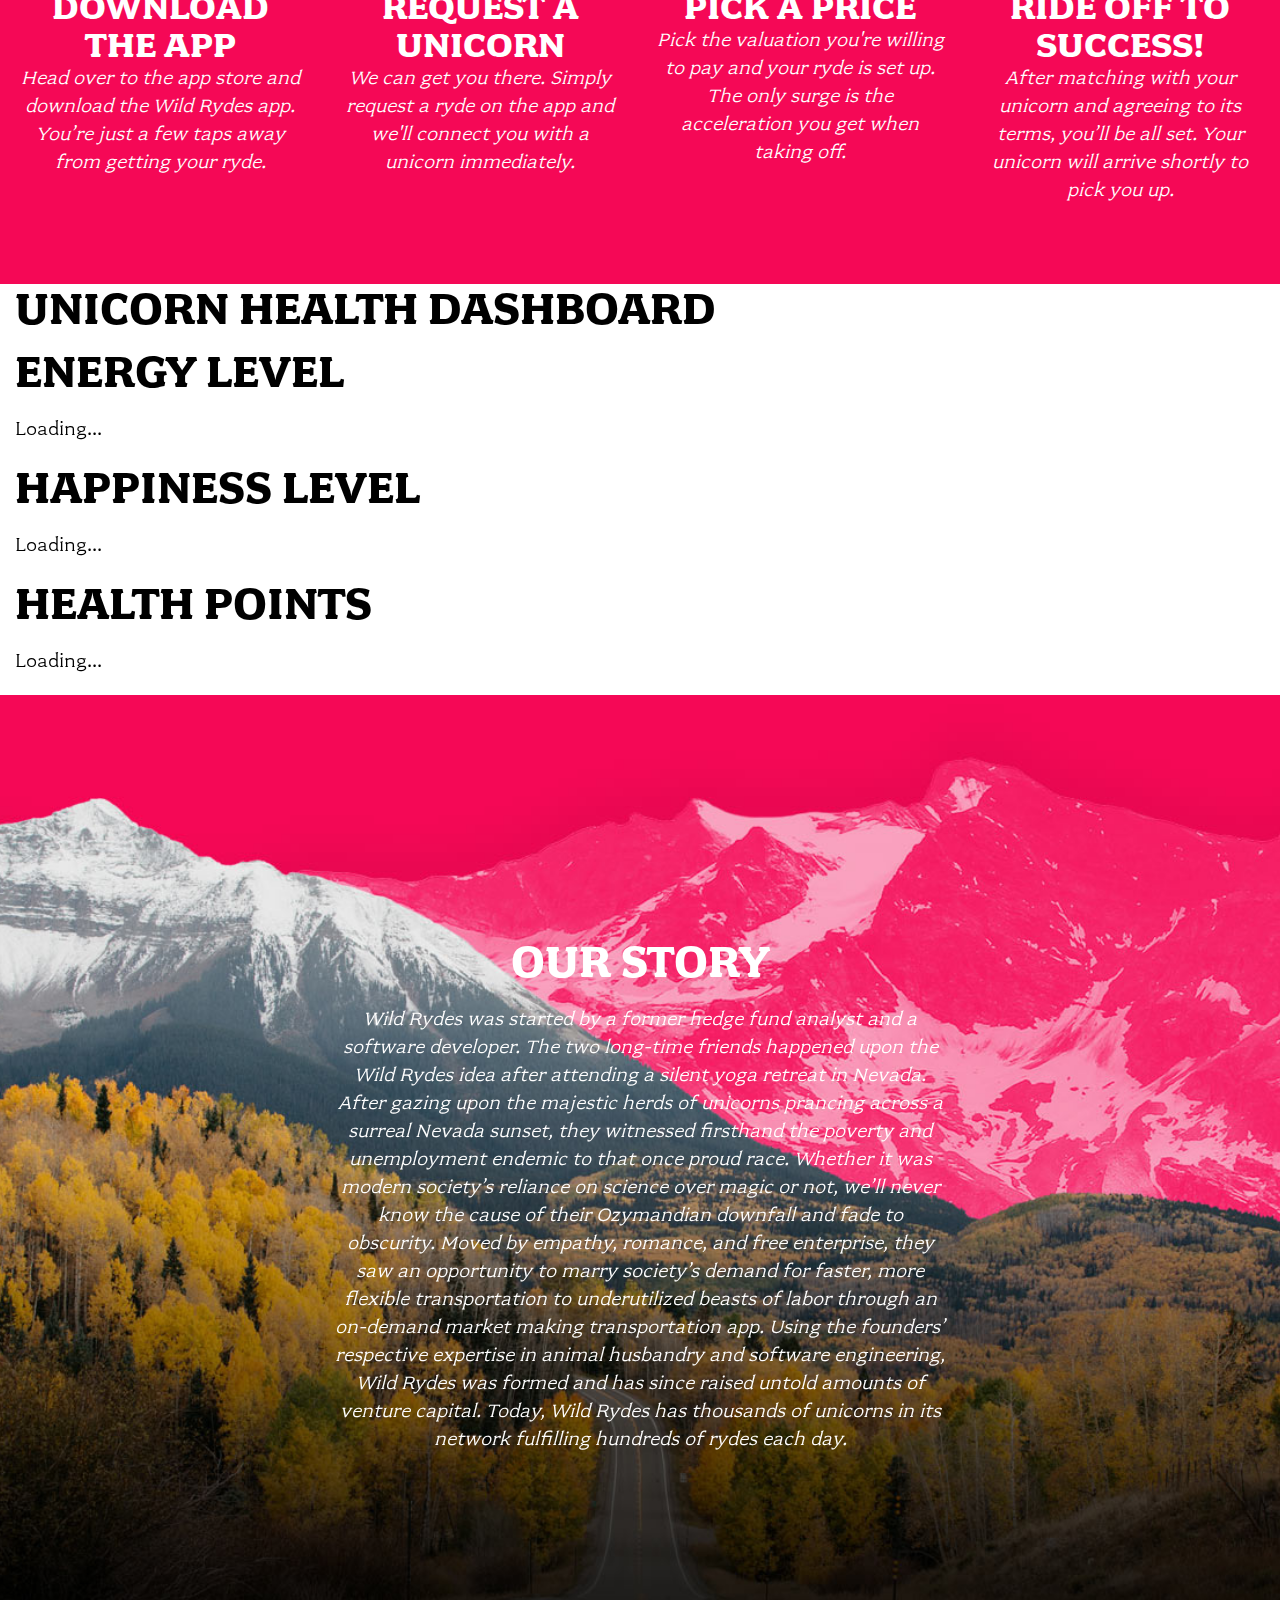
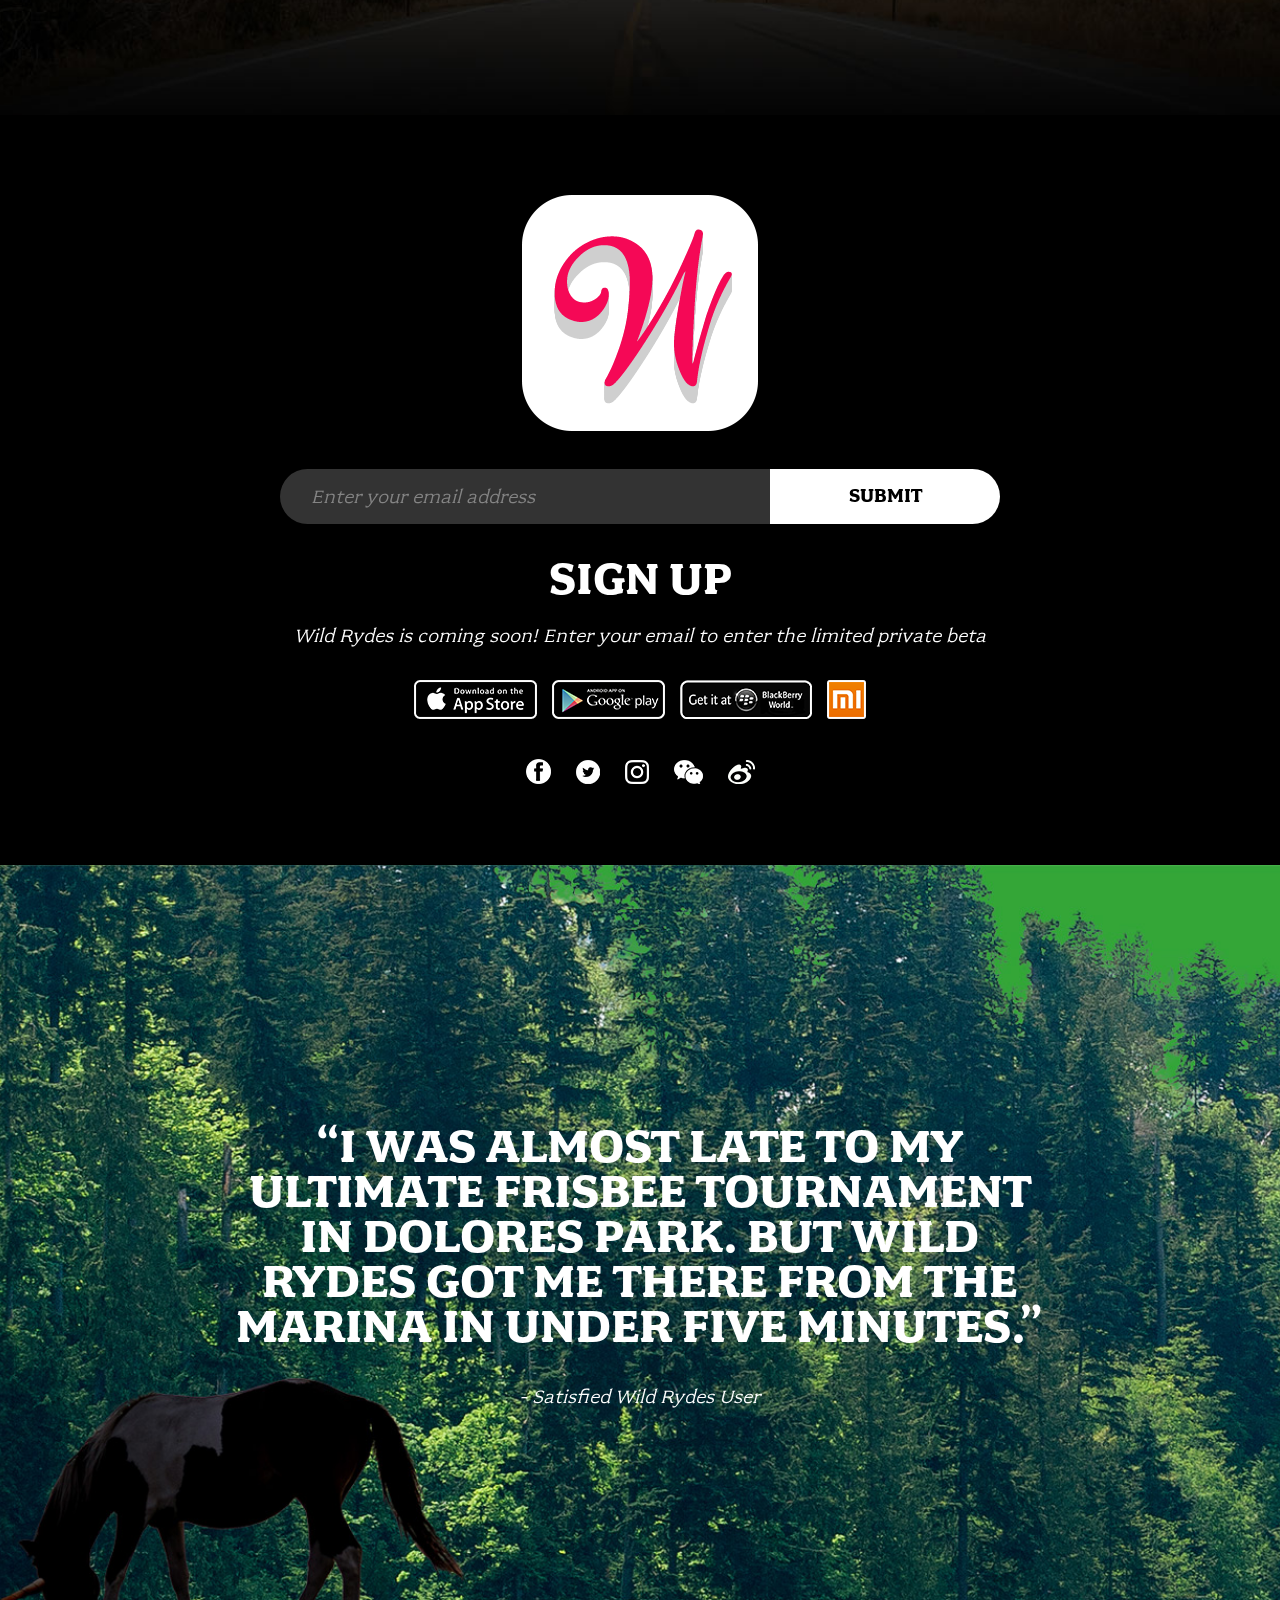
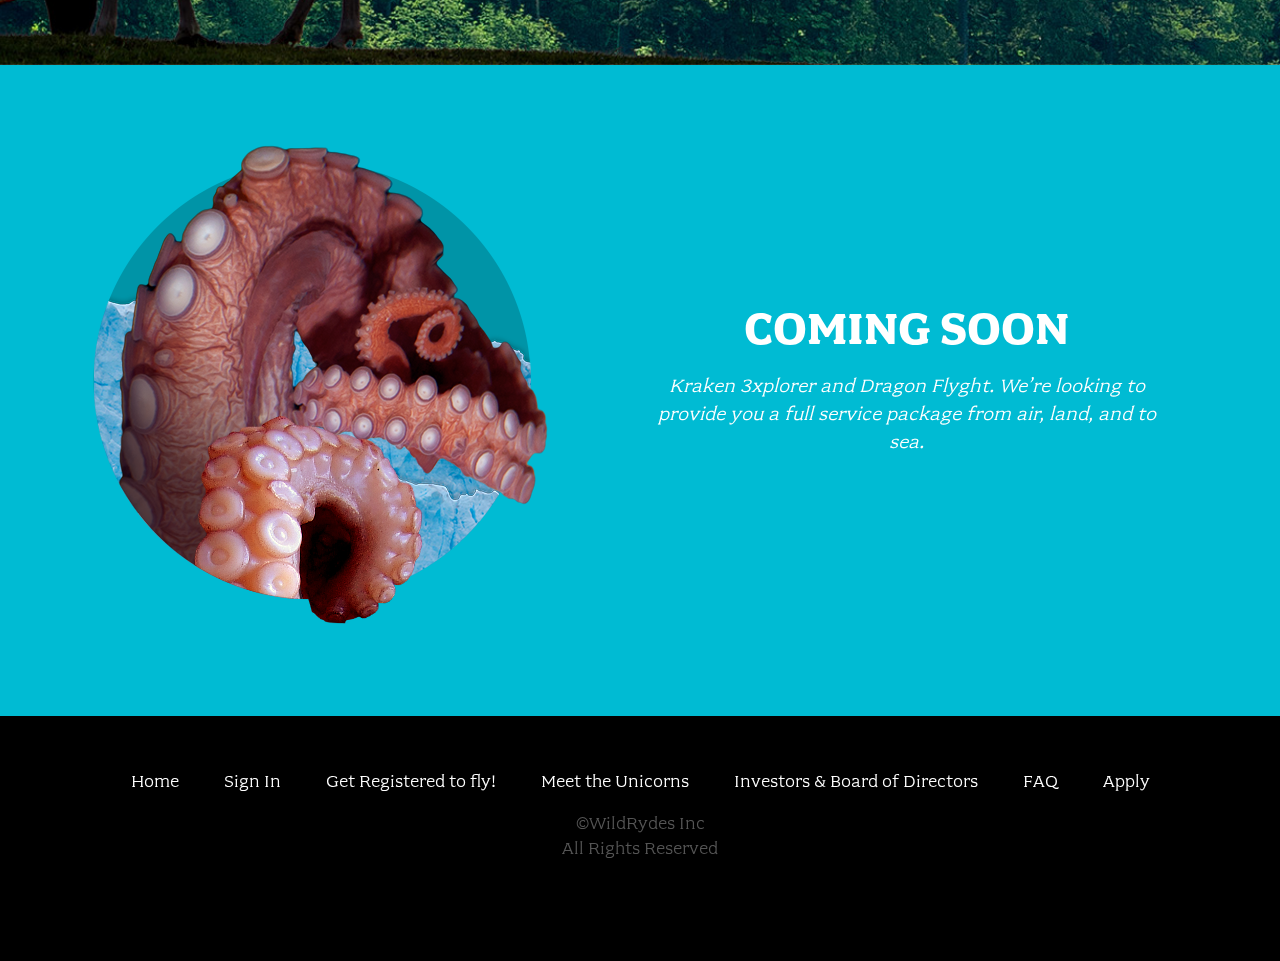
==== commit 9017597d: "Add files via upload" ====
--- a/Unicorn-OG-main/index.html
+++ b/Unicorn-OG-main/index.html
@@ -13,152 +13,174 @@
 </head>
 <body class="page-home">
 
-  <header class="site-header">
-    <h1 class="title">Wild Rydes</h1>
-    <nav class="site-nav">
+<header class="site-header">
+  <h1 class="title">Wild Rydes</h1>
+  <nav class="site-nav">
+    <ul>
+      <li><a href="index.html">Home</a></li>
+      <li><a href="signin.html">Sign In</a></li>
+      <li><a href="register.html">Get Registered to fly!</a></li>
+      <li><a href="unicorns.html">Meet the Unicorns</a></li>
+      <li><a href="investors.html">Investors &amp; Board of Directors</a></li>
+      <li><a href="faq.html">FAQ</a></li>
+      <li><a href="apply.html">Apply</a></li>
+    </ul>
+  </nav>
+  <button type="button" class="btn-menu"><span>Menu</span></button>
+  <a class="home-button" href="/register.html">Giddy Up!</a>
+</header>
+
+<section class="home-about">
+  <div class="row column large-9 xlarge-6 xxlarge-4">
+    <h2 class="section-title">How Does This Work?</h2>
+    <p class="content">
+      In today’s fast paced world, you’ve got places you need to be but not enough time in your jam packed schedule. Wouldn’t it be nice if there were a transportation service that changed the way you get around daily? Introducing Wild Rydes, an innovative transportation service that helps people get to their destination faster and hassle-free. Getting started is as easy as tapping a button in our app.
+    </p>
+  </div>
+
+  <div class="row medium-up-2 large-up-4">
+    <div class="column">
+      <div class="home-about-block">
+        <h3 class="title icon-download">Download The App</h3>
+        <p class="content">Head over to the app store and download the Wild Rydes app. You’re just a few taps away from getting your ryde.</p>
+      </div>
+    </div>
+
+    <div class="column">
+      <div class="home-about-block">
+        <h3 class="title icon-unicorn">Request A Unicorn</h3>
+        <p class="content">We can get you there. Simply request a ryde on the app and we'll connect you with a unicorn immediately.</p>
+      </div>
+    </div>
+
+    <div class="column">
+      <div class="home-about-block">
+        <h3 class="title icon-price">Pick A Price</h3>
+        <p class="content">Pick the valuation you're willing to pay and your ryde is set up. The only surge is the acceleration you get when taking off.</p>
+      </div>
+    </div>
+
+    <div class="column">
+      <div class="home-about-block">
+        <h3 class="title icon-success">Ride Off To Success!</h3>
+        <p class="content">After matching with your unicorn and agreeing to its terms, you’ll be all set. Your unicorn will arrive shortly to pick you up.</p>
+      </div>
+    </div>
+  </div>
+</section>
+<!-- New Section: Unicorn Health Dashboard -->
+<section class="unicorn-health">
+  <div class="row column">
+    <h2 class="section-title">Unicorn Health Dashboard</h2>
+    <div class="health-metrics">
+      <div id="energy">
+        <h3>Energy Level</h3>
+        <p id="energy-value">Loading...</p>
+      </div>
+      <div id="happiness">
+        <h3>Happiness Level</h3>
+        <p id="happiness-value">Loading...</p>
+      </div>
+      <div id="health">
+        <h3>Health Points</h3>
+        <p id="health-value">Loading...</p>
+      </div>
+    </div>
+  </div>
+</section>
+<!-- End of Unicorn Health Dashboard -->
+
+
+<section class="home-story">
+  <div class="row column large-9 xlarge-6 xxlarge-4">
+    <h2 class="section-title">Our Story</h2>
+    <p class="content">
+      Wild Rydes was started by a former hedge fund analyst and a software developer. The two long-time friends happened upon the Wild Rydes idea after attending a silent yoga retreat in Nevada. After gazing upon the majestic herds of unicorns prancing across a surreal Nevada sunset, they witnessed firsthand the poverty and unemployment endemic to that once proud race. Whether it was modern society’s reliance on science over magic or not, we’ll never know the cause of their Ozymandian downfall and fade to obscurity. Moved by empathy, romance, and free enterprise, they saw an opportunity to marry society’s demand for faster, more flexible transportation to underutilized beasts of labor through an on-demand market making transportation app. Using the founders’ respective expertise in animal husbandry and software engineering, Wild Rydes was formed and has since raised untold amounts of venture capital. Today, Wild Rydes has thousands of unicorns in its network fulfilling hundreds of rydes each day.
+    </p>
+  </div>
+</section>
+
+<section class="home-sign-up">
+  <div class="row column">
+    <img class="icon-w" src="images/wr-home-W.png" alt="">
+
+    <form onsubmit="javascript:void(0);">
+      <input type="email" placeholder="Enter your email address">
+      <button type="button">Submit</button>
+    </form>
+
+    <h2 class="section-title">Sign Up</h2>
+
+    <p class="content">Wild Rydes is coming soon! Enter your email to enter the limited private beta</p>
+
+    <div class="apps">
+      <a class="app-icon" href=""><img src="images/wr-home-apple.png" alt=""></a>
+      <a class="app-icon" href=""><img src="images/wr-home-google.png" alt=""></a>
+      <a class="app-icon" href=""><img src="images/wr-home-blackberry.png" alt=""></a>
+      <a class="app-icon" href=""><img src="images/wr-home-Xiaomi.png" alt=""></a>
+    </div>
+
+    <div class="social">
+      <a class="icon-fb" href="">Facebook</a>
+      <a class="icon-tw" href="">Twitter</a>
+      <a class="icon-ig" href="">Instagram</a>
+      <a class="icon-wc" href="">Wechat</a>
+      <a class="icon-wb" href="">Weibo</a>
+    </div>
+  </div>
+</section>
+
+<section class="home-quote">
+  <div class="row column medium-8 xxlarge-6">
+    <div class="quote-wrap">
+      <div class="quote">
+        “I was almost late to my ultimate frisbee tournament in DOLORES park. BUt Wild Rydes Got me there from the marina in under five minutes.”
+      </div>
+      <div class="quoter">- Satisfied Wild Rydes User</div>
+    </div>
+  </div>
+</section>
+
+<section class="kraken-callout">
+  <div class="row">
+    <div class="columns medium-6 xxlarge-4 xxlarge-offset-2">
+      <img src="images/wr-home-kraken.png" alt="">
+    </div>
+
+    <div class="columns medium-6 xlarge-5 xxlarge-4">
+      <h4 class="title">Coming Soon</h4>
+      <p class="content">
+        Kraken 3xplorer and Dragon Flyght. We’re looking to provide you a full service package from air, land, and to sea.
+      </p>
+    </div>
+  </div>
+</section>
+
+<footer class="site-footer">
+  <div class="row column">
+    <nav class="footer-nav">
       <ul>
         <li><a href="index.html">Home</a></li>
         <li><a href="signin.html">Sign In</a></li>
         <li><a href="register.html">Get Registered to fly!</a></li>
         <li><a href="unicorns.html">Meet the Unicorns</a></li>
-        <li><a href="investors.html">Investors &amp; Board of Directors</a></li>
+        <li><a href="investors.html">Investors & Board of Directors</a></li>
         <li><a href="faq.html">FAQ</a></li>
         <li><a href="apply.html">Apply</a></li>
       </ul>
     </nav>
-    <button type="button" class="btn-menu"><span>Menu</span></button>
-    <a class="home-button" href="/register.html">Giddy Up!</a>
-  </header>
+  </div>
 
-  <section class="home-about">
-    <div class="row column large-9 xlarge-6 xxlarge-4">
-      <h2 class="section-title">How Does This Work?</h2>
-      <p class="content">
-        In today’s fast paced world, you’ve got places you need to be but not enough time in your jam packed schedule. Wouldn’t it be nice if there were a transportation service that changed the way you get around daily? Introducing Wild Rydes, an innovative transportation service that helps people get to their destination faster and hassle-free. Getting started is as easy as tapping a button in our app.
-      </p>
+  <div class="row column">
+    <div class="footer-legal">
+      &copy;WildRydes Inc<br>
+      All Rights Reserved
     </div>
+  </div>
+</footer>
 
-    <div class="row medium-up-2 large-up-4">
-      <div class="column">
-        <div class="home-about-block">
-          <h3 class="title icon-download">Download The App</h3>
-          <p class="content">Head over to the app store and download the Wild Rydes app. You’re just a few taps away from getting your ryde.</p>
-        </div>
-      </div>
+<script src="js/vendor.js"></script>
 
-      <div class="column">
-        <div class="home-about-block">
-          <h3 class="title icon-unicorn">Request A Unicorn</h3>
-          <p class="content">We can get you there. Simply request a ryde on the app and we'll connect you with a unicorn immediately.</p>
-        </div>
-      </div>
-
-      <div class="column">
-        <div class="home-about-block">
-          <h3 class="title icon-price">Pick A Price</h3>
-          <p class="content">Pick the valuation you're willing to pay and your ryde is set up. The only surge is the acceleration you get when taking off.</p>
-        </div>
-      </div>
-
-      <div class="column">
-        <div class="home-about-block">
-          <h3 class="title icon-success">Ride Off To Success!</h3>
-          <p class="content">After matching with your unicorn and agreeing to its terms, you’ll be all set. Your unicorn will arrive shortly to pick you up.</p>
-        </div>
-      </div>
-    </div>
-  </section>
-
-  <section class="home-story">
-    <div class="row column large-9 xlarge-6 xxlarge-4">
-      <h2 class="section-title">Our Story</h2>
-      <p class="content">
-        Wild Rydes was started by a former hedge fund analyst and a software developer. The two long-time friends happened upon the Wild Rydes idea after attending a silent yoga retreat in Nevada. After gazing upon the majestic herds of unicorns prancing across a surreal Nevada sunset, they witnessed firsthand the poverty and unemployment endemic to that once proud race. Whether it was modern society’s reliance on science over magic or not, we’ll never know the cause of their Ozymandian downfall and fade to obscurity. Moved by empathy, romance, and free enterprise, they saw an opportunity to marry society’s demand for faster, more flexible transportation to underutilized beasts of labor through an on-demand market making transportation app. Using the founders’ respective expertise in animal husbandry and software engineering, Wild Rydes was formed and has since raised untold amounts of venture capital. Today, Wild Rydes has thousands of unicorns in its network fulfilling hundreds of rydes each day.
-      </p>
-    </div>
-  </section>
-
-  <section class="home-sign-up">
-    <div class="row column">
-      <img class="icon-w" src="images/wr-home-W.png" alt="">
-
-      <form onsubmit="javascript:void(0);">
-        <input type="email" placeholder="Enter your email address">
-        <button type="button">Submit</button>
-      </form>
-
-      <h2 class="section-title">Sign Up</h2>
-
-      <p class="content">Wild Rydes is coming soon! Enter your email to enter the limited private beta</p>
-
-      <div class="apps">
-        <a class="app-icon" href=""><img src="images/wr-home-apple.png" alt=""></a>
-        <a class="app-icon" href=""><img src="images/wr-home-google.png" alt=""></a>
-        <a class="app-icon" href=""><img src="images/wr-home-blackberry.png" alt=""></a>
-        <a class="app-icon" href=""><img src="images/wr-home-Xiaomi.png" alt=""></a>
-      </div>
-
-      <div class="social">
-        <a class="icon-fb" href="">Facebook</a>
-        <a class="icon-tw" href="">Twitter</a>
-        <a class="icon-ig" href="">Instagram</a>
-        <a class="icon-wc" href="">Wechat</a>
-        <a class="icon-wb" href="">Weibo</a>
-      </div>
-    </div>
-  </section>
-
-  <section class="home-quote">
-    <div class="row column medium-8 xxlarge-6">
-      <div class="quote-wrap">
-        <div class="quote">
-          “I was almost late to my ultimate frisbee tournament in DOLORES park. BUt Wild Rydes Got me there from the marina in under five minutes.”
-        </div>
-        <div class="quoter">- Satisfied Wild Rydes User</div>
-      </div>
-    </div>
-  </section>
-
-  <section class="kraken-callout">
-    <div class="row">
-      <div class="columns medium-6 xxlarge-4 xxlarge-offset-2">
-        <img src="images/wr-home-kraken.png" alt="">
-      </div>
-
-      <div class="columns medium-6 xlarge-5 xxlarge-4">
-        <h4 class="title">Coming Soon</h4>
-        <p class="content">
-          Kraken 3xplorer and Dragon Flyght. We’re looking to provide you a full service package from air, land, and to sea.
-        </p>
-      </div>
-    </div>
-  </section>
-
-  <footer class="site-footer">
-    <div class="row column">
-      <nav class="footer-nav">
-        <ul>
-          <li><a href="index.html">Home</a></li>
-          <li><a href="signin.html">Sign In</a></li>
-          <li><a href="register.html">Get Registered to fly!</a></li>
-          <li><a href="unicorns.html">Meet the Unicorns</a></li>
-          <li><a href="investors.html">Investors & Board of Directors</a></li>
-          <li><a href="faq.html">FAQ</a></li>
-          <li><a href="apply.html">Apply</a></li>
-        </ul>
-      </nav>
-    </div>
-
-    <div class="row column">
-      <div class="footer-legal">
-        &copy;WildRydes Inc<br>
-        All Rights Reserved
-      </div>
-    </div>
-  </footer>
-
-  <script src="js/vendor.js"></script>
-
-  <script src="js/main.js"></script>
+<script src="js/main.js"></script>
 </body>
-</html>
+</html>